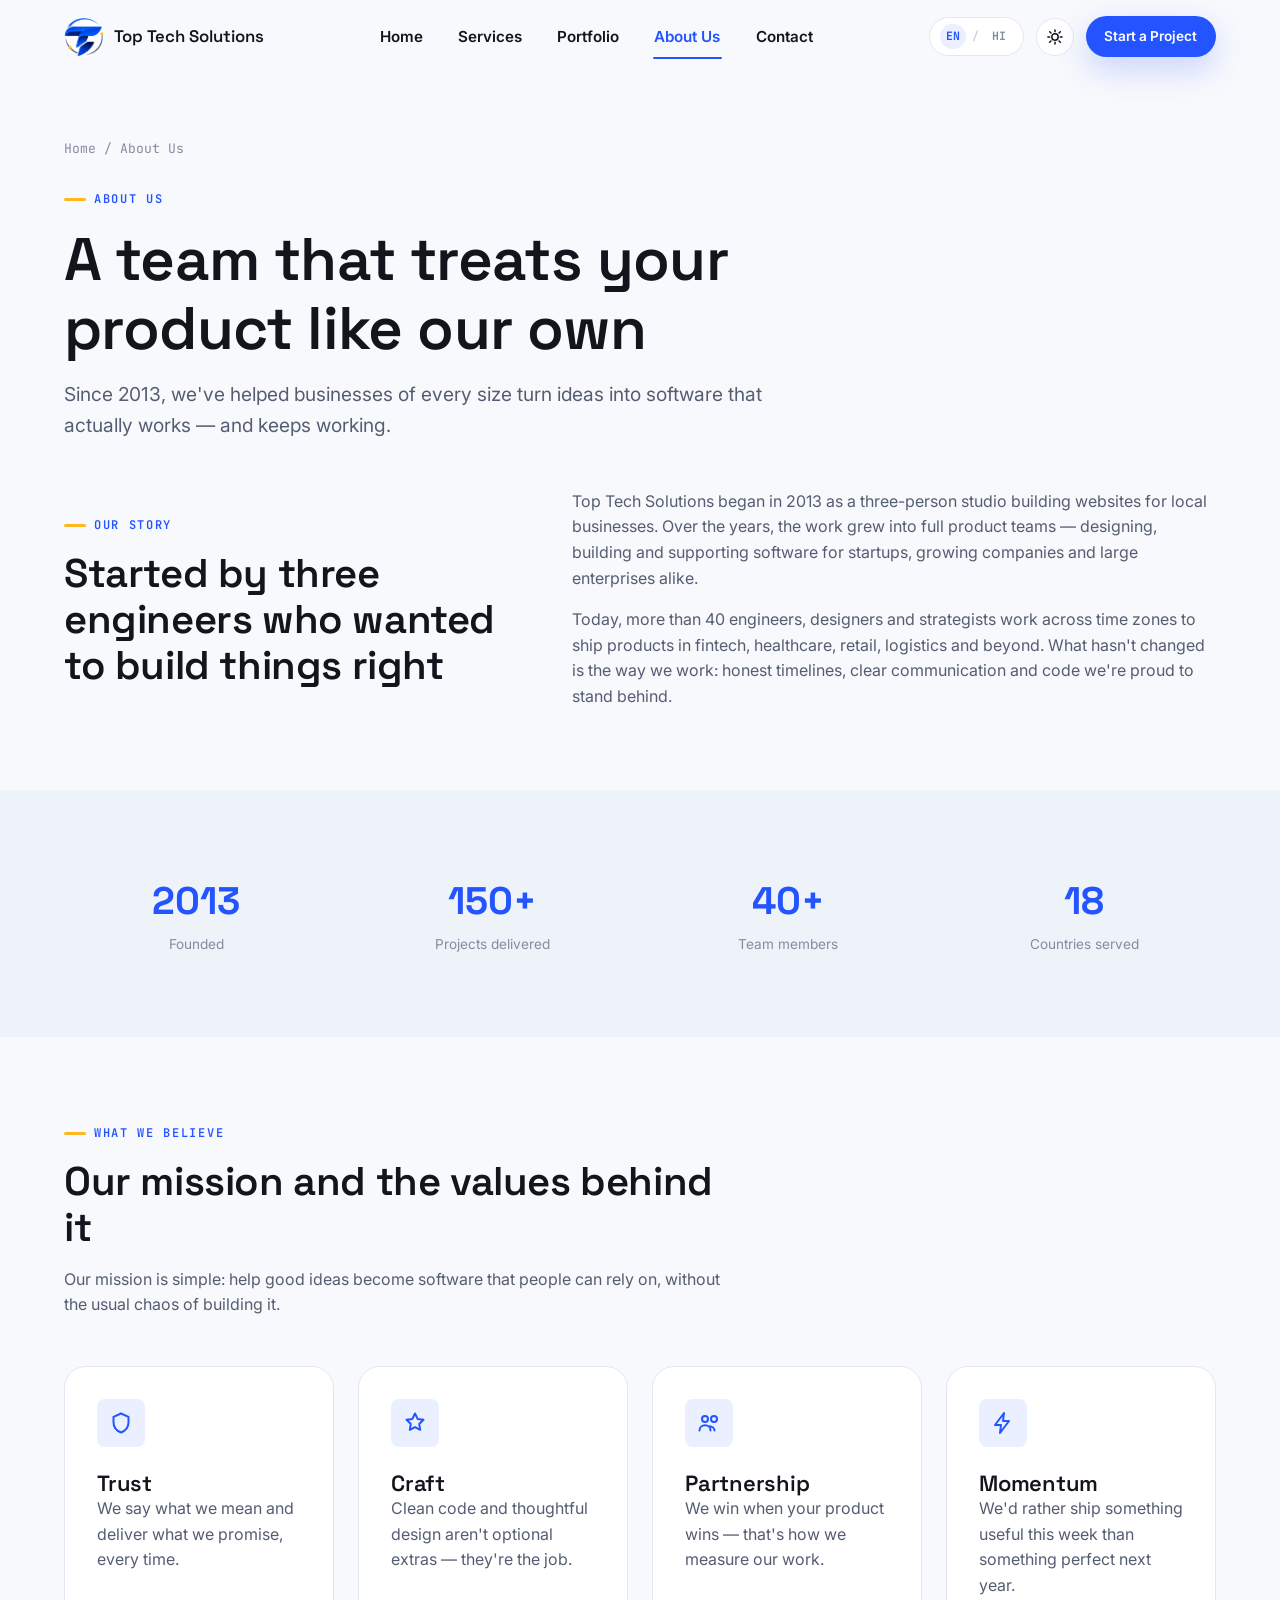
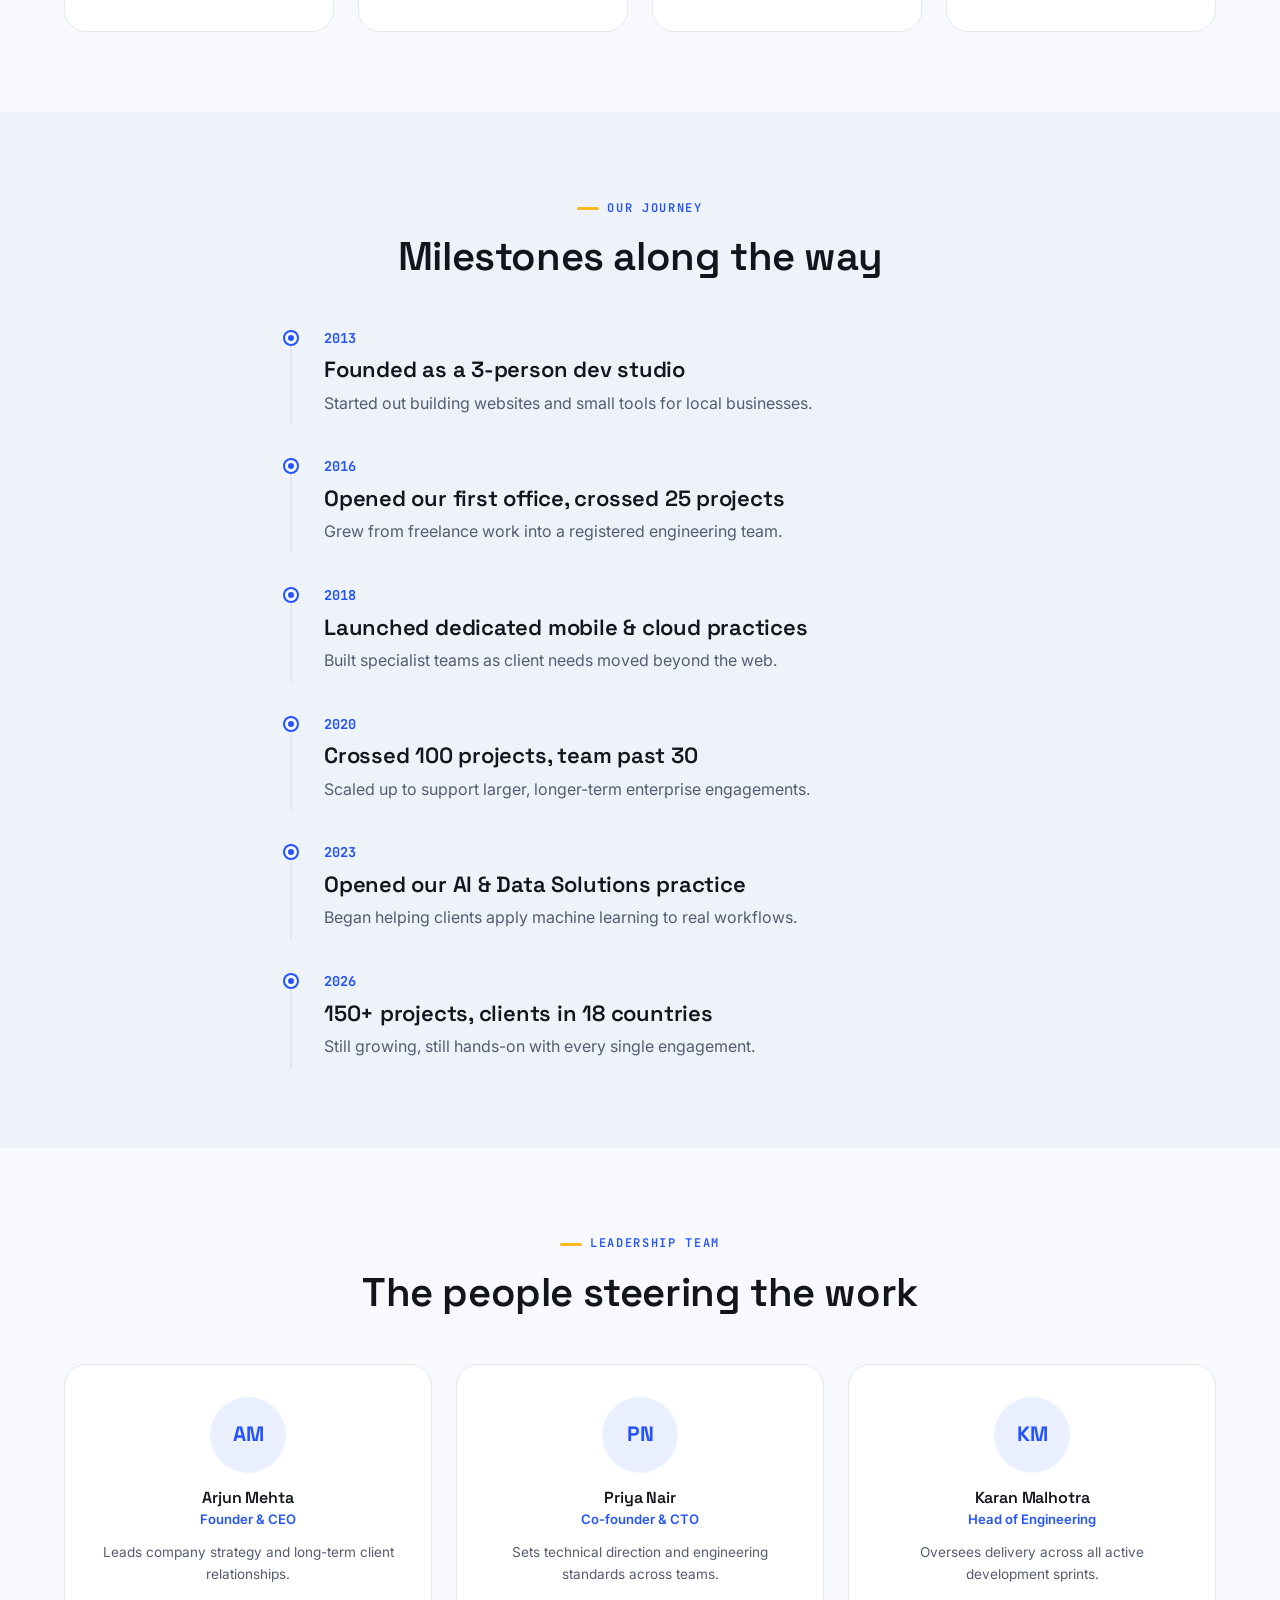
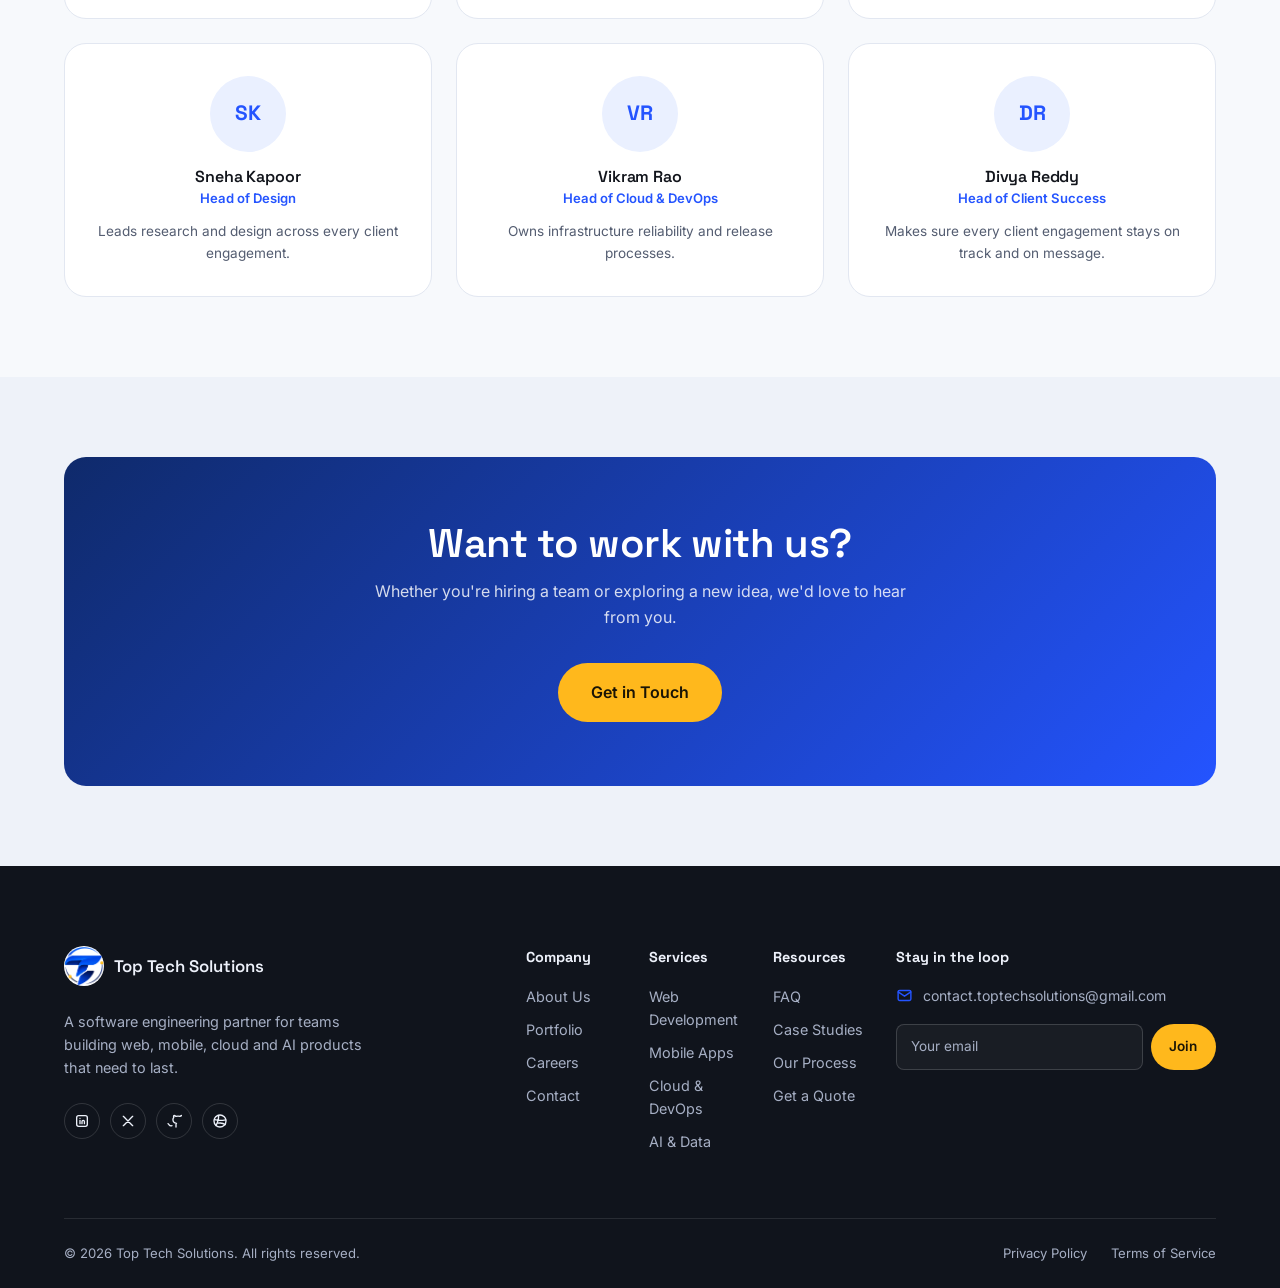
==== about.html @ b7e0d3ff "initial commit" ====
<!DOCTYPE html>
<html lang="en" data-theme="light">
<head>
<meta charset="UTF-8">
<script>(function(){try{if(localStorage.getItem('tts-theme')==='dark'){document.documentElement.setAttribute('data-theme','dark');}}catch(e){}})();</script>
<meta name="viewport" content="width=device-width, initial-scale=1.0">
<title>About Us — Top Tech Solutions</title>
<meta name="description" content="Meet the team and story behind Top Tech Solutions — a software engineering partner trusted by teams across 18 countries.">
<link rel="icon" type="image/png" sizes="32x32" href="assets/img/favicon-32.png">
<link rel="icon" type="image/png" sizes="48x48" href="assets/img/favicon-48.png">
<link rel="apple-touch-icon" href="assets/img/apple-touch-icon.png">
<meta name="theme-color" content="#2454FF">
<link rel="preconnect" href="https://fonts.googleapis.com">
<link rel="preconnect" href="https://fonts.gstatic.com" crossorigin>
<link href="https://fonts.googleapis.com/css2?family=Space+Grotesk:wght@500;600;700&family=Inter:wght@400;500;600;700&family=JetBrains+Mono:wght@600;700&family=Noto+Sans+Devanagari:wght@400;500;600;700&display=swap" rel="stylesheet">
<link rel="stylesheet" href="assets/css/styles.css?v=3">
</head>
<body>
<a href="#main" class="skip-link" data-en="Skip to content" data-hi="सीधे कंटेंट पर जाएं">Skip to content</a>

<header class="site-header" id="siteHeader">
  <div class="container header-inner">
    <div class="logo">
      <button type="button" class="logo-mark" id="logoZoom" aria-haspopup="dialog" aria-label="View the full logo" data-en-aria="View the full logo" data-hi-aria="पूरा लोगो देखें">
        <img src="assets/img/logo-emblem.png" alt="" width="40" height="40" decoding="async">
      </button>
      <a href="index.html" class="logo-text" data-en="Top Tech Solutions" data-hi="Top Tech Solutions">Top Tech Solutions</a>
    </div>
    <nav class="main-nav" id="mainNav" aria-label="Main">
      <ul class="nav-list">
        <li><a href="index.html" class="nav-link" data-en="Home" data-hi="होम">Home</a></li>
        <li><a href="services.html" class="nav-link" data-en="Services" data-hi="सर्विसेज़">Services</a></li>
        <li><a href="portfolio.html" class="nav-link" data-en="Portfolio" data-hi="पोर्टफोलियो">Portfolio</a></li>
        <li><a href="about.html" class="nav-link active" data-en="About Us" data-hi="हमारे बारे में">About Us</a></li>
        <li><a href="contact.html" class="nav-link" data-en="Contact" data-hi="संपर्क करें">Contact</a></li>
      </ul>
      <div class="nav-cta-mobile">
        <a href="contact.html" class="btn btn-primary btn-block" data-en="Start a Project" data-hi="प्रोजेक्ट शुरू करें">Start a Project</a>
      </div>
    </nav>
    <div class="header-actions">
      <button class="lang-toggle" id="langToggle" type="button" aria-label="Switch language / भाषा बदलें">
        <span class="lang-option lang-en active" data-lang="en">EN</span>
        <span class="lang-sep">/</span>
        <span class="lang-option lang-hi" data-lang="hi">HI</span>
      </button>
      <button class="theme-toggle" id="themeToggle" type="button" aria-label="Toggle dark mode" aria-pressed="false">
        <svg class="icon-sun" viewBox="0 0 24 24" fill="none" stroke="currentColor" stroke-width="2" stroke-linecap="round"><circle cx="12" cy="12" r="4.2"></circle><path d="M12 2.5v2.4M12 19v2.4M4.9 4.9l1.7 1.7M17.4 17.4l1.7 1.7M2.5 12h2.4M19 12h2.4M4.9 19l1.7-1.7M17.4 6.6l1.7-1.7"></path></svg>
        <svg class="icon-moon" viewBox="0 0 24 24" fill="none" stroke="currentColor" stroke-width="2" stroke-linecap="round" stroke-linejoin="round"><path d="M20 14.5A8.5 8.5 0 1 1 9.5 4a6.8 6.8 0 0 0 10.5 10.5z"></path></svg>
      </button>
      <a href="contact.html" class="btn btn-primary btn-sm header-cta" data-en="Start a Project" data-hi="प्रोजेक्ट शुरू करें">Start a Project</a>
      <button class="menu-toggle" id="menuToggle" type="button" aria-label="Open menu" aria-expanded="false">
        <span></span><span></span><span></span>
      </button>
    </div>
  </div>
</header>

<!-- ============ LOGO LIGHTBOX ============ -->
<div class="logo-modal" id="logoModal" role="dialog" aria-modal="true" aria-labelledby="logoModalTitle" hidden>
  <div class="logo-modal-inner">
    <h2 class="sr-only" id="logoModalTitle" data-en="Top Tech Solutions logo" data-hi="Top Tech Solutions लोगो">Top Tech Solutions logo</h2>
    <button type="button" class="logo-modal-close" id="logoModalClose" aria-label="Close" data-en-aria="Close" data-hi-aria="बंद करें">
      <svg viewBox="0 0 24 24" fill="none" stroke="currentColor" stroke-width="2" stroke-linecap="round"><path d="M6 6l12 12M18 6L6 18"></path></svg>
    </button>
    <img src="assets/img/logo-master-yellow.png" alt="Top Tech Solutions full logo" width="1254" height="1254" decoding="async">
  </div>
</div>

<main id="main">
  <section class="page-hero">
    <div class="container">
      <div class="breadcrumb reveal">
        <a href="index.html" data-en="Home" data-hi="होम">Home</a>
        <span>/</span>
        <span data-en="About Us" data-hi="हमारे बारे में">About Us</span>
      </div>
      <span class="eyebrow reveal" data-en="About Us" data-hi="हमारे बारे में">About Us</span>
      <h1 class="reveal" data-en="A team that treats your product like our own" data-hi="एक टीम जो आपके प्रोडक्ट को अपना समझकर काम करती है">A team that treats your product like our own</h1>
      <p class="lead reveal" data-en="Since 2013, we've helped businesses of every size turn ideas into software that actually works — and keeps working." data-hi="2013 से हम हर आकार की कंपनियों को उनके आइडिया को ऐसे सॉफ्टवेयर में बदलने में मदद कर रहे हैं, जो सच में काम करे — और आगे भी काम करता रहे।">Since 2013, we've helped businesses of every size turn ideas into software that actually works — and keeps working.</p>
    </div>
  </section>

  <!-- STORY -->
  <section class="section" style="padding-top:0">
    <div class="container why-grid">
      <div class="reveal">
        <span class="eyebrow" data-en="Our Story" data-hi="हमारी कहानी">Our Story</span>
        <h2 data-en="Started by three engineers who wanted to build things right" data-hi="तीन इंजीनियरों की शुरुआत, जो चीज़ें सही तरीके से बनाना चाहते थे">Started by three engineers who wanted to build things right</h2>
      </div>
      <div class="reveal">
        <p data-en="Top Tech Solutions began in 2013 as a three-person studio building websites for local businesses. Over the years, the work grew into full product teams — designing, building and supporting software for startups, growing companies and large enterprises alike." data-hi="Top Tech Solutions की शुरुआत 2013 में तीन लोगों की एक छोटी टीम से हुई, जो लोकल बिज़नेस के लिए वेबसाइट बनाती थी। धीरे-धीरे यह काम पूरी प्रोडक्ट टीमों में बदल गया — जो स्टार्टअप्स, बढ़ती कंपनियों और बड़ी एंटरप्राइज़ के लिए सॉफ्टवेयर डिज़ाइन, तैयार और मेंटेन करती हैं।">Top Tech Solutions began in 2013 as a three-person studio building websites for local businesses. Over the years, the work grew into full product teams — designing, building and supporting software for startups, growing companies and large enterprises alike.</p>
        <p style="margin-top:16px" data-en="Today, more than 40 engineers, designers and strategists work across time zones to ship products in fintech, healthcare, retail, logistics and beyond. What hasn't changed is the way we work: honest timelines, clear communication and code we're proud to stand behind." data-hi="आज, 40 से ज़्यादा इंजीनियर, डिज़ाइनर और स्ट्रैटेजिस्ट अलग-अलग टाइम ज़ोन में मिलकर फिनटेक, हेल्थकेयर, रिटेल, लॉजिस्टिक्स और कई और क्षेत्रों में प्रोडक्ट बनाते हैं। जो नहीं बदला, वो है हमारा काम करने का तरीका — सही टाइमलाइन, साफ बातचीत, और ऐसा कोड जिस पर हमें भरोसा हो।">Today, more than 40 engineers, designers and strategists work across time zones to ship products in fintech, healthcare, retail, logistics and beyond. What hasn't changed is the way we work: honest timelines, clear communication and code we're proud to stand behind.</p>
      </div>
    </div>
  </section>

  <!-- STATS -->
  <section class="section section-alt">
    <div class="container">
      <div class="stat-strip reveal">
        <div><span class="num">2013</span><span class="label" data-en="Founded" data-hi="स्थापना">Founded</span></div>
        <div><span class="num">150+</span><span class="label" data-en="Projects delivered" data-hi="पूरे किए प्रोजेक्ट">Projects delivered</span></div>
        <div><span class="num">40+</span><span class="label" data-en="Team members" data-hi="टीम के सदस्य">Team members</span></div>
        <div><span class="num">18</span><span class="label" data-en="Countries served" data-hi="देशों में सेवा">Countries served</span></div>
      </div>
    </div>
  </section>

  <!-- MISSION / VALUES -->
  <section class="section">
    <div class="container">
      <div class="section-head reveal">
        <span class="eyebrow" data-en="What We Believe" data-hi="हमारी सोच">What We Believe</span>
        <h2 data-en="Our mission and the values behind it" data-hi="हमारा मकसद और उसके पीछे की सोच">Our mission and the values behind it</h2>
        <p data-en="Our mission is simple: help good ideas become software that people can rely on, without the usual chaos of building it." data-hi="हमारा मकसद आसान है: अच्छे आइडिया को ऐसे सॉफ्टवेयर में बदलना जिस पर लोग भरोसा कर सकें, और वो भी बिना उस आम उलझन के जो आमतौर पर सॉफ्टवेयर बनाने में होती है।">Our mission is simple: help good ideas become software that people can rely on, without the usual chaos of building it.</p>
      </div>
      <div class="grid grid-4">
        <div class="card value-card reveal">
          <div class="icon-tile"><svg viewBox="0 0 24 24" fill="none" stroke="currentColor" stroke-width="2" stroke-linecap="round" stroke-linejoin="round"><path d="M12 2.5l7.5 3.4v5.4c0 5-3.2 8.6-7.5 10.2-4.3-1.6-7.5-5.2-7.5-10.2V5.9z"></path></svg></div>
          <h3 data-en="Trust" data-hi="भरोसा">Trust</h3>
          <p data-en="We say what we mean and deliver what we promise, every time." data-hi="हम जो कहते हैं वही करते हैं, और जो वादा करते हैं वो हर बार निभाते हैं।">We say what we mean and deliver what we promise, every time.</p>
        </div>
        <div class="card value-card reveal">
          <div class="icon-tile"><svg viewBox="0 0 24 24" fill="none" stroke="currentColor" stroke-width="2" stroke-linecap="round" stroke-linejoin="round"><path d="M12 2.5l2.6 5.4 5.9.85-4.3 4.2 1 5.9-5.2-2.8-5.2 2.8 1-5.9-4.3-4.2 5.9-.85z"></path></svg></div>
          <h3 data-en="Craft" data-hi="काम की गुणवत्ता">Craft</h3>
          <p data-en="Clean code and thoughtful design aren't optional extras — they're the job." data-hi="साफ कोड और सोच-समझकर बना डिज़ाइन कोई अतिरिक्त चीज़ नहीं, यही असली काम है।">Clean code and thoughtful design aren't optional extras — they're the job.</p>
        </div>
        <div class="card value-card reveal">
          <div class="icon-tile"><svg viewBox="0 0 24 24" fill="none" stroke="currentColor" stroke-width="2" stroke-linecap="round" stroke-linejoin="round"><circle cx="8" cy="8" r="3"></circle><circle cx="17" cy="8" r="3"></circle><path d="M2.5 19.5c0-3 2.5-5.2 5.5-5.2s5.5 2.2 5.5 5.2M13 15.2c2.5.4 4.5 2.3 4.5 4.3"></path></svg></div>
          <h3 data-en="Partnership" data-hi="साथ मिलकर काम">Partnership</h3>
          <p data-en="We win when your product wins — that's how we measure our work." data-hi="जब आपका प्रोडक्ट सफल होता है, तभी हम अपना काम सफल मानते हैं।">We win when your product wins — that's how we measure our work.</p>
        </div>
        <div class="card value-card reveal">
          <div class="icon-tile"><svg viewBox="0 0 24 24" fill="none" stroke="currentColor" stroke-width="2" stroke-linecap="round" stroke-linejoin="round"><path d="M13 2 4 14h6l-1 8 9-12h-6z"></path></svg></div>
          <h3 data-en="Momentum" data-hi="रफ्तार">Momentum</h3>
          <p data-en="We'd rather ship something useful this week than something perfect next year." data-hi="हम अगले साल कुछ 'परफेक्ट' बनाने से बेहतर, इसी हफ्ते कुछ काम की चीज़ बनाना पसंद करते हैं।">We'd rather ship something useful this week than something perfect next year.</p>
        </div>
      </div>
    </div>
  </section>

  <!-- TIMELINE -->
  <section class="section section-alt">
    <div class="container">
      <div class="section-head center reveal">
        <span class="eyebrow" data-en="Our Journey" data-hi="हमारा सफर">Our Journey</span>
        <h2 data-en="Milestones along the way" data-hi="रास्ते में आए अहम पड़ाव">Milestones along the way</h2>
      </div>
      <div class="timeline reveal" style="max-width:700px;margin-inline:auto">
        <div class="timeline-item">
          <span class="timeline-year">2013</span>
          <h3 data-en="Founded as a 3-person dev studio" data-hi="3 लोगों की डेव स्टूडियो के रूप में शुरुआत">Founded as a 3-person dev studio</h3>
          <p data-en="Started out building websites and small tools for local businesses." data-hi="लोकल बिज़नेस के लिए वेबसाइट और छोटे टूल्स बनाकर शुरुआत की।">Started out building websites and small tools for local businesses.</p>
        </div>
        <div class="timeline-item">
          <span class="timeline-year">2016</span>
          <h3 data-en="Opened our first office, crossed 25 projects" data-hi="पहला ऑफिस खोला, 25 प्रोजेक्ट पार किए">Opened our first office, crossed 25 projects</h3>
          <p data-en="Grew from freelance work into a registered engineering team." data-hi="फ्रीलांस काम से बढ़कर एक रजिस्टर्ड इंजीनियरिंग टीम बनी।">Grew from freelance work into a registered engineering team.</p>
        </div>
        <div class="timeline-item">
          <span class="timeline-year">2018</span>
          <h3 data-en="Launched dedicated mobile &amp; cloud practices" data-hi="मोबाइल और क्लाउड की अलग टीमें बनाईं">Launched dedicated mobile &amp; cloud practices</h3>
          <p data-en="Built specialist teams as client needs moved beyond the web." data-hi="जैसे-जैसे क्लाइंट्स की ज़रूरतें वेब से आगे बढ़ीं, हमने खास टीमें बनाईं।">Built specialist teams as client needs moved beyond the web.</p>
        </div>
        <div class="timeline-item">
          <span class="timeline-year">2020</span>
          <h3 data-en="Crossed 100 projects, team past 30" data-hi="100 प्रोजेक्ट पार किए, टीम 30 से ज़्यादा">Crossed 100 projects, team past 30</h3>
          <p data-en="Scaled up to support larger, longer-term enterprise engagements." data-hi="बड़े और लंबे समय के एंटरप्राइज़ प्रोजेक्ट्स संभालने के लिए टीम बड़ी की।">Scaled up to support larger, longer-term enterprise engagements.</p>
        </div>
        <div class="timeline-item">
          <span class="timeline-year">2023</span>
          <h3 data-en="Opened our AI &amp; Data Solutions practice" data-hi="AI और डेटा सॉल्यूशंस की टीम शुरू की">Opened our AI &amp; Data Solutions practice</h3>
          <p data-en="Began helping clients apply machine learning to real workflows." data-hi="क्लाइंट्स को उनके असली काम में मशीन लर्निंग लगाने में मदद करना शुरू किया।">Began helping clients apply machine learning to real workflows.</p>
        </div>
        <div class="timeline-item">
          <span class="timeline-year">2026</span>
          <h3 data-en="150+ projects, clients in 18 countries" data-hi="150+ प्रोजेक्ट, 18 देशों में क्लाइंट्स">150+ projects, clients in 18 countries</h3>
          <p data-en="Still growing, still hands-on with every single engagement." data-hi="अभी भी बढ़ रहे हैं, और हर प्रोजेक्ट में उतनी ही मेहनत से जुड़े हैं।">Still growing, still hands-on with every single engagement.</p>
        </div>
      </div>
    </div>
  </section>

  <!-- TEAM -->
  <section class="section">
    <div class="container">
      <div class="section-head center reveal">
        <span class="eyebrow" data-en="Leadership Team" data-hi="लीडरशिप टीम">Leadership Team</span>
        <h2 data-en="The people steering the work" data-hi="जो लोग इस काम को आगे ले जाते हैं">The people steering the work</h2>
      </div>
      <div class="grid grid-3">
        <div class="card team-card reveal">
          <div class="team-avatar">AM</div>
          <h3>Arjun Mehta</h3>
          <div class="team-role" data-en="Founder &amp; CEO" data-hi="फाउंडर और CEO">Founder &amp; CEO</div>
          <p class="bio" data-en="Leads company strategy and long-term client relationships." data-hi="कंपनी की रणनीति और लंबे समय के क्लाइंट रिश्तों को संभालते हैं।">Leads company strategy and long-term client relationships.</p>
        </div>
        <div class="card team-card reveal">
          <div class="team-avatar">PN</div>
          <h3>Priya Nair</h3>
          <div class="team-role" data-en="Co-founder &amp; CTO" data-hi="को-फाउंडर और CTO">Co-founder &amp; CTO</div>
          <p class="bio" data-en="Sets technical direction and engineering standards across teams." data-hi="टीमों में टेक्निकल दिशा और इंजीनियरिंग स्टैंडर्ड तय करती हैं।">Sets technical direction and engineering standards across teams.</p>
        </div>
        <div class="card team-card reveal">
          <div class="team-avatar">KM</div>
          <h3>Karan Malhotra</h3>
          <div class="team-role" data-en="Head of Engineering" data-hi="हेड ऑफ इंजीनियरिंग">Head of Engineering</div>
          <p class="bio" data-en="Oversees delivery across all active development sprints." data-hi="सभी चल रहे डेवलपमेंट स्प्रिंट्स की डिलीवरी देखते हैं।">Oversees delivery across all active development sprints.</p>
        </div>
        <div class="card team-card reveal">
          <div class="team-avatar">SK</div>
          <h3>Sneha Kapoor</h3>
          <div class="team-role" data-en="Head of Design" data-hi="हेड ऑफ डिज़ाइन">Head of Design</div>
          <p class="bio" data-en="Leads research and design across every client engagement." data-hi="हर क्लाइंट प्रोजेक्ट में रिसर्च और डिज़ाइन का काम संभालती हैं।">Leads research and design across every client engagement.</p>
        </div>
        <div class="card team-card reveal">
          <div class="team-avatar">VR</div>
          <h3>Vikram Rao</h3>
          <div class="team-role" data-en="Head of Cloud &amp; DevOps" data-hi="हेड ऑफ क्लाउड और डेवऑप्स">Head of Cloud &amp; DevOps</div>
          <p class="bio" data-en="Owns infrastructure reliability and release processes." data-hi="इंफ्रास्ट्रक्चर की भरोसेमंदी और रिलीज़ प्रोसेस संभालते हैं।">Owns infrastructure reliability and release processes.</p>
        </div>
        <div class="card team-card reveal">
          <div class="team-avatar">DR</div>
          <h3>Divya Reddy</h3>
          <div class="team-role" data-en="Head of Client Success" data-hi="हेड ऑफ क्लाइंट सक्सेस">Head of Client Success</div>
          <p class="bio" data-en="Makes sure every client engagement stays on track and on message." data-hi="हर क्लाइंट प्रोजेक्ट को सही रास्ते पर बनाए रखती हैं।">Makes sure every client engagement stays on track and on message.</p>
        </div>
      </div>
    </div>
  </section>

  <section class="section section-alt">
    <div class="container">
      <div class="cta-banner reveal">
        <h2 data-en="Want to work with us?" data-hi="हमारे साथ काम करना चाहते हैं?">Want to work with us?</h2>
        <p data-en="Whether you're hiring a team or exploring a new idea, we'd love to hear from you." data-hi="चाहे आपको टीम चाहिए या कोई नया आइडिया आज़माना हो, हमें आपसे सुनकर खुशी होगी।">Whether you're hiring a team or exploring a new idea, we'd love to hear from you.</p>
        <div class="cta-actions">
          <a href="contact.html" class="btn btn-primary btn-lg" data-en="Get in Touch" data-hi="संपर्क करें">Get in Touch</a>
        </div>
      </div>
    </div>
  </section>
</main>

<footer class="site-footer">
  <div class="container">
    <div class="footer-top">
      <div class="footer-brand">
        <a href="index.html" class="logo">
          <span class="logo-mark"><img src="assets/img/logo-emblem.png" alt="" width="40" height="40" decoding="async"></span>
          <span class="logo-text" data-en="Top Tech Solutions" data-hi="Top Tech Solutions">Top Tech Solutions</span>
        </a>
        <p data-en="A software engineering partner for teams building web, mobile, cloud and AI products that need to last." data-hi="वेब, मोबाइल, क्लाउड और AI प्रोडक्ट बनाने वाली टीमों के लिए एक भरोसेमंद सॉफ्टवेयर पार्टनर।">A software engineering partner for teams building web, mobile, cloud and AI products that need to last.</p>
        <div class="social-row">
          <a href="#" aria-label="LinkedIn" data-en-aria="LinkedIn" data-hi-aria="लिंक्डइन"><svg viewBox="0 0 24 24" fill="none" stroke="currentColor" stroke-width="2" stroke-linecap="round" stroke-linejoin="round"><rect x="4" y="4" width="16" height="16" rx="3"></rect><path d="M9 11v5M9 8v.01M12 16v-3.2a1.8 1.8 0 0 1 3.6 0V16"></path></svg></a>
          <a href="#" aria-label="X (Twitter)" data-en-aria="X (Twitter)" data-hi-aria="X (ट्विटर)"><svg viewBox="0 0 24 24" fill="none" stroke="currentColor" stroke-width="2" stroke-linecap="round" stroke-linejoin="round"><path d="M5 5l14 14M19 5L5 19"></path></svg></a>
          <a href="#" aria-label="GitHub" data-en-aria="GitHub" data-hi-aria="गिटहब"><svg viewBox="0 0 24 24" fill="none" stroke="currentColor" stroke-width="2" stroke-linecap="round" stroke-linejoin="round"><path d="M9 19c-4.3 1.4-4.3-2.5-6-3m12 5v-3.4c0-1 .3-1.6.7-2-2.6-.3-5.3-1.3-5.3-5.7a4.5 4.5 0 0 1 1.2-3.1 4.2 4.2 0 0 1 .1-3s1-.3 3.3 1.2a11.3 11.3 0 0 1 6 0C23.3 3.5 24.3 3.8 24.3 3.8"></path></svg></a>
          <a href="#" aria-label="Dribbble" data-en-aria="Dribbble" data-hi-aria="ड्रिबल"><svg viewBox="0 0 24 24" fill="none" stroke="currentColor" stroke-width="2" stroke-linecap="round" stroke-linejoin="round"><circle cx="12" cy="12" r="9"></circle><path d="M4 10c4 1.2 12 1.2 16.5.3M6 19c2-4 4-9.5 4-15.5M20 17.5c-2.6-2-6.4-3-11-2.2"></path></svg></a>
        </div>
      </div>
      <div class="footer-cols">
        <div>
          <div class="footer-col-title" data-en="Company" data-hi="कंपनी">Company</div>
          <div class="footer-links">
            <a href="about.html" data-en="About Us" data-hi="हमारे बारे में">About Us</a>
            <a href="portfolio.html" data-en="Portfolio" data-hi="पोर्टफोलियो">Portfolio</a>
            <a href="contact.html" data-en="Careers" data-hi="करियर">Careers</a>
            <a href="contact.html" data-en="Contact" data-hi="संपर्क करें">Contact</a>
          </div>
        </div>
        <div>
          <div class="footer-col-title" data-en="Services" data-hi="सर्विसेज़">Services</div>
          <div class="footer-links">
            <a href="services.html#web" data-en="Web Development" data-hi="वेब डेवलपमेंट">Web Development</a>
            <a href="services.html#mobile" data-en="Mobile Apps" data-hi="मोबाइल ऐप्स">Mobile Apps</a>
            <a href="services.html#cloud" data-en="Cloud &amp; DevOps" data-hi="क्लाउड और डेवऑप्स">Cloud &amp; DevOps</a>
            <a href="services.html#ai" data-en="AI &amp; Data" data-hi="AI और डेटा">AI &amp; Data</a>
          </div>
        </div>
        <div>
          <div class="footer-col-title" data-en="Resources" data-hi="संसाधन">Resources</div>
          <div class="footer-links">
            <a href="index.html#faq" data-en="FAQ" data-hi="सवाल-जवाब">FAQ</a>
            <a href="portfolio.html" data-en="Case Studies" data-hi="केस स्टडी">Case Studies</a>
            <a href="index.html#process" data-en="Our Process" data-hi="हमारा तरीका">Our Process</a>
            <a href="contact.html" data-en="Get a Quote" data-hi="कोटेशन लें">Get a Quote</a>
          </div>
        </div>
        <div>
          <div class="footer-col-title" data-en="Stay in the loop" data-hi="जुड़े रहें">Stay in the loop</div>
          <div class="footer-contact-item">
            <svg viewBox="0 0 24 24" fill="none" stroke="currentColor" stroke-width="2" stroke-linecap="round" stroke-linejoin="round"><rect x="3" y="5" width="18" height="14" rx="2"></rect><path d="M3 7l9 6 9-6"></path></svg>
            <span>contact.toptechsolutions@gmail.com</span>
          </div>
          <form class="newsletter-form">
            <label class="sr-only" for="footerEmail" data-en="Email address" data-hi="ईमेल पता">Email address</label>
            <input id="footerEmail" type="email" required data-en-placeholder="Your email" data-hi-placeholder="आपका ईमेल" placeholder="Your email">
            <button type="submit" class="btn btn-primary btn-sm" data-en="Join" data-hi="जुड़ें">Join</button>
          </form>
        </div>
      </div>
    </div>
    <div class="footer-bottom">
      <span>&copy; <span class="current-year">2026</span> <span data-en="Top Tech Solutions. All rights reserved." data-hi="Top Tech Solutions। सभी अधिकार सुरक्षित।">Top Tech Solutions. All rights reserved.</span></span>
      <div class="footer-bottom-links">
        <a href="#" data-en="Privacy Policy" data-hi="प्राइवेसी पॉलिसी">Privacy Policy</a>
        <a href="#" data-en="Terms of Service" data-hi="सेवा शर्तें">Terms of Service</a>
      </div>
    </div>
  </div>
</footer>

<script src="assets/js/main.js?v=3"></script>
</body>
</html>
---- assets/css/styles.css ----
/* =========================================================================
   TOP TECH SOLUTIONS — Design System
   Palette: Ink / Cobalt Blue / Paper White  |  Mobile-first, light + dark
   ========================================================================= */

/* ---------- Reset ---------- */
*, *::before, *::after { box-sizing: border-box; }
html, body, h1, h2, h3, h4, p, figure, blockquote, dl, dd, ul, ol { margin: 0; }
ul[class], ol[class] { list-style: none; padding: 0; }
img, picture, svg { display: block; max-width: 100%; }
input, button, textarea, select { font: inherit; color: inherit; }
button { cursor: pointer; }
a { color: inherit; text-decoration: none; }
html { -webkit-text-size-adjust: 100%; }

@media (prefers-reduced-motion: reduce) {
  *, *::before, *::after {
    animation-duration: 0.001ms !important;
    animation-iteration-count: 1 !important;
    transition-duration: 0.001ms !important;
    scroll-behavior: auto !important;
  }
}

/* ---------- Design tokens ---------- */
:root {
  /* Brand core */
  --blue-900: #0B1E52;
  --blue-700: #0F2A6B;
  --blue-600: #1B41D6;
  --blue-500: #2454FF;
  --blue-400: #4C7DFF;
  --blue-100: #EAF0FF;

  /* Accent — sampled from the logo's node dots */
  --yellow-600: #E09400;
  --yellow-500: #FFB81C;
  --yellow-400: #FFCA32;
  --yellow-100: #FFF4DC;

  /* Light theme */
  --color-bg: #F7F9FC;
  --color-bg-alt: #EEF2F9;
  --color-bg-inverse: #10141C;
  --color-surface: #FFFFFF;
  --color-surface-raised: #FFFFFF;
  --color-border: #E2E7F1;
  --color-border-strong: #CBD3E3;
  --color-text: #12151C;
  --color-text-secondary: #545D71;
  --color-text-muted: #848CA0;
  --color-text-on-primary: #FFFFFF;
  --color-text-on-dark: #EDF1FA;
  --color-text-on-dark-secondary: #A6AFC4;
  --color-primary: var(--blue-500);
  --color-primary-hover: var(--blue-600);
  --color-primary-tint: var(--blue-100);
  --color-accent-navy: var(--blue-700);
  --color-accent: var(--yellow-500);
  --color-accent-hover: var(--yellow-600);
  --color-accent-tint: var(--yellow-100);
  --color-on-accent: #1A1405;
  --color-success: #1D9A6C;
  --color-danger: #E24C4C;
  --shadow-sm: 0 1px 2px rgba(16, 24, 48, 0.06);
  --shadow-md: 0 6px 16px rgba(16, 24, 48, 0.08);
  --shadow-lg: 0 20px 48px rgba(16, 24, 48, 0.12);
  --shadow-glow: 0 12px 32px rgba(36, 84, 255, 0.22);
  --header-bg: rgba(247, 249, 252, 0.82);

  /* Type */
  --font-display: 'Space Grotesk', 'Noto Sans Devanagari', sans-serif;
  --font-body: 'Inter', 'Noto Sans Devanagari', sans-serif;
  --font-mono: 'JetBrains Mono', ui-monospace, monospace;

  /* Spacing scale */
  --space-1: 0.25rem;
  --space-2: 0.5rem;
  --space-3: 0.75rem;
  --space-4: 1rem;
  --space-5: 1.5rem;
  --space-6: 2rem;
  --space-7: 2.5rem;
  --space-8: 3rem;
  --space-9: 4rem;
  --space-10: 5rem;
  --space-11: 6rem;
  --space-12: 8rem;

  --radius-sm: 8px;
  --radius-md: 14px;
  --radius-lg: 22px;
  --radius-full: 999px;

  --container-w: 1216px;
  --transition: 220ms cubic-bezier(.4,0,.2,1);
}

[data-theme="dark"] {
  --color-bg: #0A0D13;
  --color-bg-alt: #0E121A;
  --color-bg-inverse: #F7F9FC;
  --color-surface: #141924;
  --color-surface-raised: #1A2130;
  --color-border: #262E3F;
  --color-border-strong: #333D53;
  --color-text: #EEF1F8;
  --color-text-secondary: #A6AFC4;
  --color-text-muted: #747E96;
  --color-text-on-primary: #FFFFFF;
  --color-text-on-dark: #10141C;
  --color-text-on-dark-secondary: #545D71;
  --color-primary: var(--blue-400);
  --color-primary-hover: #6E97FF;
  --color-primary-tint: #172244;
  --color-accent-navy: #9FB8FF;
  --color-accent: var(--yellow-400);
  --color-accent-hover: #FFD75C;
  --color-accent-tint: #2B2109;
  --shadow-sm: 0 1px 2px rgba(0, 0, 0, 0.3);
  --shadow-md: 0 8px 20px rgba(0, 0, 0, 0.35);
  --shadow-lg: 0 24px 56px rgba(0, 0, 0, 0.45);
  --shadow-glow: 0 16px 40px rgba(76, 125, 255, 0.28);
  --header-bg: rgba(10, 13, 19, 0.78);
}

/* ---------- Base ---------- */
html { scroll-behavior: smooth; }
body {
  background: var(--color-bg);
  color: var(--color-text);
  font-family: var(--font-body);
  font-size: 16px;
  line-height: 1.6;
  transition: background var(--transition), color var(--transition);
  overflow-x: hidden;
}
body.lang-hi { font-family: 'Noto Sans Devanagari', var(--font-body); }
body.lang-hi h1, body.lang-hi h2, body.lang-hi h3, body.lang-hi .eyebrow, body.lang-hi .logo-text {
  font-family: 'Noto Sans Devanagari', var(--font-display);
}

h1, h2, h3, h4 { font-family: var(--font-display); color: var(--color-text); line-height: 1.15; letter-spacing: -0.01em; }
h1 { font-size: clamp(2.25rem, 5.5vw, 3.75rem); font-weight: 600; }
h2 { font-size: clamp(1.75rem, 3.6vw, 2.5rem); font-weight: 600; }
h3 { font-size: clamp(1.15rem, 2vw, 1.375rem); font-weight: 600; }
h4 { font-size: 1.05rem; font-weight: 600; }
p { color: var(--color-text-secondary); }
.lead { font-size: clamp(1.05rem, 1.6vw, 1.2rem); color: var(--color-text-secondary); }

.container { width: 100%; max-width: var(--container-w); margin-inline: auto; padding-inline: var(--space-5); }
@media (min-width: 768px) { .container { padding-inline: var(--space-6); } }

section { position: relative; }
.section { padding-block: var(--space-10); }
.section-alt { background: var(--color-bg-alt); }
.section-head { max-width: 680px; margin-bottom: var(--space-8); }
.section-head.center { margin-inline: auto; text-align: center; }
.section-head p { margin-top: var(--space-4); }

.eyebrow {
  display: inline-flex; align-items: center; gap: var(--space-2);
  font-family: var(--font-mono); font-size: 0.75rem; letter-spacing: 0.14em; text-transform: uppercase;
  color: var(--color-primary); font-weight: 600; margin-bottom: var(--space-4);
}
.eyebrow::before { content: ''; width: 22px; height: 3px; border-radius: 2px; background: var(--color-accent); display: inline-block; }

.text-accent { color: var(--color-primary); }
.text-muted { color: var(--color-text-muted); }
.center { text-align: center; }
.sr-only { position: absolute; width: 1px; height: 1px; padding: 0; margin: -1px; overflow: hidden; clip: rect(0,0,0,0); white-space: nowrap; border: 0; }
.skip-link { position: absolute; top: -48px; left: var(--space-4); background: var(--color-primary); color: #fff; padding: 10px 16px; border-radius: var(--radius-sm); z-index: 999; transition: top var(--transition); }
.skip-link:focus { top: var(--space-4); }

:focus-visible { outline: 2px solid var(--color-primary); outline-offset: 3px; border-radius: 4px; }
::selection { background: var(--color-accent); color: var(--color-on-accent); }

/* ---------- Buttons ---------- */
.btn {
  display: inline-flex; align-items: center; justify-content: center; gap: 8px;
  font-family: var(--font-body); font-weight: 600; font-size: 0.95rem;
  padding: 0.85rem 1.6rem; border-radius: var(--radius-full);
  border: 1px solid transparent; cursor: pointer; white-space: nowrap;
  transition: transform var(--transition), box-shadow var(--transition), background var(--transition), border-color var(--transition), color var(--transition);
}
.btn:active { transform: translateY(1px) scale(0.99); }
.btn-primary { background: var(--color-primary); color: var(--color-text-on-primary); box-shadow: var(--shadow-glow); }
.btn-primary:hover { background: var(--color-primary-hover); transform: translateY(-2px); box-shadow: var(--shadow-lg); }
.btn-secondary { background: transparent; color: var(--color-text); border-color: var(--color-border-strong); }
.btn-secondary:hover { border-color: var(--color-primary); color: var(--color-primary); transform: translateY(-2px); }
.btn-accent { background: var(--color-accent); color: var(--color-on-accent); box-shadow: 0 12px 32px rgba(255, 184, 28, 0.26); }
.btn-accent:hover { background: var(--color-accent-hover); transform: translateY(-2px); box-shadow: var(--shadow-lg); }
.btn-ghost { background: transparent; color: var(--color-primary); padding-inline: 0.4rem; }
.btn-ghost:hover { text-decoration: underline; }
.btn-sm { padding: 0.55rem 1.1rem; font-size: 0.85rem; }
.btn-lg { padding: 1rem 2rem; font-size: 1rem; }
.btn-block { width: 100%; }
.btn svg { width: 18px; height: 18px; flex-shrink: 0; }

/* ---------- Header ---------- */
.site-header {
  position: sticky; top: 0; z-index: 100;
  border-bottom: 1px solid transparent; transition: border-color var(--transition);
}
/* backdrop-filter lives on a ::before layer, not the header itself — putting it on
   .site-header directly would make the header a CSS containing block for its own
   position:fixed mobile nav, breaking the full-screen overlay on small screens. */
.site-header::before {
  content: ''; position: absolute; inset: 0; z-index: -1;
  background: var(--header-bg); backdrop-filter: blur(14px); -webkit-backdrop-filter: blur(14px);
  transition: background var(--transition);
}
.site-header.scrolled { border-color: var(--color-border); }
.header-inner { display: flex; align-items: center; justify-content: space-between; gap: var(--space-4); padding-block: 1rem; }

.logo { display: inline-flex; align-items: center; gap: 10px; flex-shrink: 0; }
.logo-mark {
  display: inline-flex; align-items: center; justify-content: center; flex-shrink: 0;
  width: 40px; height: 40px; border: 0; padding: 0; border-radius: 50%;
  background: #fff;
  transition: transform var(--transition), box-shadow var(--transition);
}
.logo-mark img { width: 100%; height: 100%; object-fit: contain; }
.logo:hover .logo-mark { transform: translateY(-1px); box-shadow: var(--shadow-glow); }

/* ---------- Logo lightbox ---------- */
.logo-modal {
  position: fixed; inset: 0; z-index: 1000; display: flex; align-items: center; justify-content: center;
  padding: var(--space-5); background: rgba(8, 12, 24, 0.72); animation: logoFade 180ms ease-out;
}
.logo-modal[hidden] { display: none; }
.logo-modal-inner {
  position: relative; background: #fff; border-radius: var(--radius-lg);
  padding: var(--space-4); box-shadow: var(--shadow-lg); max-width: min(560px, 92vw);
}
.logo-modal-inner img { width: 100%; height: auto; max-height: 76vh; object-fit: contain; border-radius: var(--radius-md); }
.logo-modal-close {
  position: absolute; top: 12px; right: 12px; width: 36px; height: 36px; border-radius: 50%;
  border: 1px solid var(--color-border-strong); background: #fff; color: var(--color-text);
  display: inline-flex; align-items: center; justify-content: center; transition: var(--transition);
}
.logo-modal-close:hover { border-color: var(--color-primary); color: var(--color-primary); }
.logo-modal-close svg { width: 17px; height: 17px; }
@keyframes logoFade { from { opacity: 0; } to { opacity: 1; } }
.logo-text { font-family: var(--font-display); font-weight: 600; font-size: 1.05rem; color: var(--color-text); }

.header-actions { display: flex; align-items: center; gap: var(--space-3); }
.header-cta { display: none; }

.lang-toggle {
  display: inline-flex; align-items: center; gap: 6px; background: var(--color-surface);
  border: 1px solid var(--color-border); border-radius: var(--radius-full); padding: 6px 10px;
  font-family: var(--font-mono); font-size: 0.72rem; font-weight: 700; letter-spacing: 0.04em;
}
.lang-option { padding: 3px 6px; border-radius: var(--radius-full); color: var(--color-text-muted); transition: var(--transition); }
.lang-option.active { background: var(--color-primary-tint); color: var(--color-primary); }
.lang-sep { color: var(--color-border-strong); }

.theme-toggle {
  display: inline-flex; align-items: center; justify-content: center;
  width: 38px; height: 38px; border-radius: 50%; border: 1px solid var(--color-border);
  background: var(--color-surface); color: var(--color-text); transition: var(--transition);
}
.theme-toggle:hover { border-color: var(--color-primary); color: var(--color-primary); }
.theme-toggle svg { width: 18px; height: 18px; }
.theme-toggle .icon-moon { display: none; }
[data-theme="dark"] .theme-toggle .icon-sun { display: none; }
[data-theme="dark"] .theme-toggle .icon-moon { display: block; }

.menu-toggle { display: inline-flex; flex-direction: column; justify-content: center; gap: 5px; width: 38px; height: 38px; background: transparent; border: none; }
.menu-toggle span { width: 20px; height: 2px; background: var(--color-text); margin-inline: auto; transition: var(--transition); border-radius: 2px; }
.menu-toggle[aria-expanded="true"] span:nth-child(1) { transform: translateY(7px) rotate(45deg); }
.menu-toggle[aria-expanded="true"] span:nth-child(2) { opacity: 0; }
.menu-toggle[aria-expanded="true"] span:nth-child(3) { transform: translateY(-7px) rotate(-45deg); }

.main-nav {
  position: fixed; inset: 72px 0 0 0; background: var(--color-bg);
  padding: var(--space-6) var(--space-5); overflow-y: auto;
  transform: translateY(-8px); opacity: 0; visibility: hidden;
  transition: opacity var(--transition), transform var(--transition), visibility var(--transition);
}
.main-nav.open { opacity: 1; transform: translateY(0); visibility: visible; }
.nav-list { display: flex; flex-direction: column; gap: var(--space-1); border-bottom: 1px solid var(--color-border); padding-bottom: var(--space-5); margin-bottom: var(--space-5); }
.nav-link { display: block; padding: 0.85rem 0.25rem; font-size: 1.15rem; font-weight: 600; color: var(--color-text); border-radius: var(--radius-sm); }
.nav-link.active { color: var(--color-primary); }
.nav-cta-mobile { display: block; }

@media (min-width: 1024px) {
  .header-cta { display: inline-flex; }
  .menu-toggle { display: none; }
  .main-nav {
    position: static; inset: auto; background: transparent; padding: 0; opacity: 1; visibility: visible; transform: none;
    display: flex; align-items: center; flex: 1; justify-content: center; overflow: visible;
  }
  .nav-list { flex-direction: row; align-items: center; gap: var(--space-6); border-bottom: none; padding-bottom: 0; margin-bottom: 0; }
  .nav-link { font-size: 0.95rem; padding: 0.4rem 0.1rem; position: relative; }
  .nav-link::after { content: ''; position: absolute; left: 0; right: 100%; bottom: -4px; height: 2px; background: var(--color-primary); transition: right var(--transition); border-radius: 2px; }
  .nav-link:hover::after, .nav-link.active::after { right: 0; }
  .nav-cta-mobile { display: none; }
}

/* ---------- Hero ---------- */
.hero { padding-block: var(--space-9) var(--space-10); overflow: hidden; }
.hero-grid { display: grid; gap: var(--space-8); align-items: center; }
.hero-copy { position: relative; z-index: 2; }
.hero h1 { margin-bottom: var(--space-5); }
.hero .lead { max-width: 46ch; margin-bottom: var(--space-6); }
.hero-actions { display: flex; flex-wrap: wrap; gap: var(--space-4); margin-bottom: var(--space-8); }
.hero-stats { display: grid; grid-template-columns: repeat(3, 1fr); gap: var(--space-5); border-top: 1px solid var(--color-border); padding-top: var(--space-6); }
.hero-stat .num { display: block; font-family: var(--font-display); font-size: clamp(1.4rem, 3vw, 1.9rem); font-weight: 700; color: var(--color-text); }
.hero-stat .label { font-size: 0.82rem; color: var(--color-text-muted); margin-top: 2px; }

.hero-visual { position: relative; min-height: 320px; z-index: 1; }
.hero-visual svg { width: 100%; height: auto; }
.node { fill: var(--color-primary); }
.node.d2, .node.d4 { fill: var(--color-accent); }
.node-outline { fill: none; stroke: var(--color-primary); stroke-width: 1.4; opacity: 0.5; }
.node-line { stroke: var(--color-border-strong); stroke-width: 1.2; }
.node-line-accent { stroke: var(--color-primary); stroke-width: 1.4; stroke-dasharray: 4 6; animation: dashmove 7s linear infinite; }
.node-pulse { animation: pulse 3.4s ease-in-out infinite; transform-origin: center; }
.node-pulse.d2 { animation-delay: .6s; }
.node-pulse.d3 { animation-delay: 1.2s; }
.node-pulse.d4 { animation-delay: 1.8s; }
.hero-card-float {
  position: absolute; background: var(--color-surface); border: 1px solid var(--color-border);
  border-radius: var(--radius-md); box-shadow: var(--shadow-lg); padding: 12px 16px;
  display: flex; align-items: center; gap: 10px; font-size: 0.8rem; font-weight: 600;
  animation: float 5s ease-in-out infinite;
}
.hero-card-float .dot { width: 9px; height: 9px; border-radius: 50%; background: var(--color-success); flex-shrink: 0; box-shadow: 0 0 0 4px rgba(29,154,108,0.16); }
.hero-card-1 { top: 6%; right: 4%; }
.hero-card-2 { bottom: 10%; left: 2%; animation-delay: 1.4s; }

@keyframes pulse { 0%, 100% { opacity: .55; transform: scale(1); } 50% { opacity: 1; transform: scale(1.35); } }
@keyframes dashmove { to { stroke-dashoffset: -100; } }
@keyframes float { 0%, 100% { transform: translateY(0); } 50% { transform: translateY(-10px); } }

@media (min-width: 900px) {
  .hero-grid { grid-template-columns: 1.05fr 0.95fr; }
}

/* ---------- Cards ---------- */
.card {
  background: var(--color-surface); border: 1px solid var(--color-border); border-radius: var(--radius-lg);
  padding: var(--space-6); transition: transform var(--transition), box-shadow var(--transition), border-color var(--transition);
}
.card:hover { transform: translateY(-4px); box-shadow: var(--shadow-md); border-color: var(--color-border-strong); }

.grid { display: grid; gap: var(--space-5); }
.grid-2 { grid-template-columns: repeat(1, 1fr); }
.grid-3 { grid-template-columns: repeat(1, 1fr); }
.grid-4 { grid-template-columns: repeat(1, 1fr); }
@media (min-width: 640px) { .grid-2, .grid-4 { grid-template-columns: repeat(2, 1fr); } }
@media (min-width: 900px) { .grid-3 { grid-template-columns: repeat(3, 1fr); } }
@media (min-width: 1024px) { .grid-4 { grid-template-columns: repeat(4, 1fr); } }

.icon-tile {
  display: inline-flex; align-items: center; justify-content: center; width: 48px; height: 48px;
  border-radius: var(--radius-sm); background: var(--color-primary-tint); color: var(--color-primary); margin-bottom: var(--space-5);
}
.icon-tile svg { width: 24px; height: 24px; }

.service-card h3 { margin-bottom: var(--space-2); }
.service-card p { margin-bottom: var(--space-4); font-size: 0.95rem; }
.card-link { display: inline-flex; align-items: center; gap: 6px; font-weight: 600; font-size: 0.9rem; color: var(--color-primary); }
.card-link svg { width: 15px; height: 15px; transition: transform var(--transition); }
.card-link:hover svg { transform: translateX(3px); }

/* ---------- Why choose us ---------- */
.why-grid { display: grid; gap: var(--space-6); }
@media (min-width: 900px) { .why-grid { grid-template-columns: 0.85fr 1.15fr; align-items: center; } }
.why-list { display: grid; gap: var(--space-4); margin-top: var(--space-6); }
.why-item { display: flex; gap: var(--space-4); padding: var(--space-5); background: var(--color-surface); border: 1px solid var(--color-border); border-radius: var(--radius-md); }
.why-item .icon-tile { margin-bottom: 0; flex-shrink: 0; }
.why-item h3 { font-size: 1rem; margin-bottom: 4px; }
.why-item p { font-size: 0.9rem; margin: 0; }

/* ---------- Process ---------- */
.process-list { display: grid; gap: var(--space-5); counter-reset: step; }
@media (min-width: 900px) { .process-list { grid-template-columns: repeat(3, 1fr); } }
.process-step { position: relative; padding: var(--space-6) var(--space-5) var(--space-5); background: var(--color-surface); border: 1px solid var(--color-border); border-radius: var(--radius-lg); }
.process-num { font-family: var(--font-mono); font-size: 0.8rem; font-weight: 700; color: var(--color-primary); letter-spacing: 0.06em; display: block; margin-bottom: var(--space-4); }
.process-step h3 { margin-bottom: var(--space-2); }
.process-step p { font-size: 0.9rem; margin: 0; }

/* ---------- Tech stack ---------- */
.tech-groups { display: grid; gap: var(--space-6); }
.tech-group-title { font-family: var(--font-mono); font-size: 0.78rem; letter-spacing: 0.08em; text-transform: uppercase; color: var(--color-text-muted); margin-bottom: var(--space-3); }
.tech-badges { display: flex; flex-wrap: wrap; gap: 10px; }
.tech-badge {
  display: inline-flex; align-items: center; gap: 8px; padding: 9px 15px; border-radius: var(--radius-full);
  background: var(--color-surface); border: 1px solid var(--color-border); font-size: 0.85rem; font-weight: 600;
  transition: var(--transition);
}
.tech-badge:hover { border-color: var(--color-primary); color: var(--color-primary); transform: translateY(-2px); }
.tech-badge .dot { width: 7px; height: 7px; border-radius: 50%; background: var(--color-primary); }

/* ---------- Project / mockup cards ---------- */
.project-card { overflow: hidden; padding: 0; }
.project-mock { aspect-ratio: 16/10; background: linear-gradient(155deg, var(--color-primary-tint), var(--color-bg-alt)); position: relative; padding: var(--space-4); border-bottom: 1px solid var(--color-border); }
.mock-window { background: var(--color-surface); border-radius: var(--radius-sm); box-shadow: var(--shadow-md); height: 100%; overflow: hidden; border: 1px solid var(--color-border); }
.mock-bar { display: flex; gap: 5px; padding: 8px 10px; border-bottom: 1px solid var(--color-border); }
.mock-bar span { width: 7px; height: 7px; border-radius: 50%; background: var(--color-border-strong); }
.mock-body { padding: 14px; display: grid; gap: 8px; }
.mock-line { height: 8px; border-radius: 4px; background: var(--color-bg-alt); }
.mock-line.w60 { width: 60%; } .mock-line.w80 { width: 80%; } .mock-line.w40 { width: 40%; }
.mock-block { height: 46px; border-radius: 8px; background: var(--color-primary-tint); }
.mock-grid { display: grid; grid-template-columns: repeat(3,1fr); gap: 8px; }
.mock-chip { height: 26px; border-radius: 999px; background: var(--color-bg-alt); }
.project-body { padding: var(--space-5) var(--space-6) var(--space-6); }
.project-tags { display: flex; gap: 8px; flex-wrap: wrap; margin-bottom: var(--space-3); }
.tag-pill { font-size: 0.72rem; font-weight: 700; letter-spacing: 0.04em; text-transform: uppercase; color: var(--color-primary); background: var(--color-primary-tint); padding: 4px 10px; border-radius: var(--radius-full); }
.project-body h3 { margin-bottom: var(--space-2); }
.project-body p { font-size: 0.9rem; margin-bottom: var(--space-4); }

/* ---------- Testimonials ---------- */
.testimonial-viewport { overflow: hidden; }
.testimonial-track { display: flex; transition: transform 500ms cubic-bezier(.4,0,.2,1); }
.testimonial-slide { flex: 0 0 100%; padding: 4px; }
.testimonial-card { max-width: 700px; margin-inline: auto; text-align: center; padding: var(--space-8) var(--space-6); }
.testimonial-quote { font-family: var(--font-display); font-size: clamp(1.1rem, 2.4vw, 1.4rem); color: var(--color-text); margin-bottom: var(--space-6); line-height: 1.5; }
.testimonial-person { display: flex; align-items: center; justify-content: center; gap: 12px; }
.avatar-badge { width: 44px; height: 44px; border-radius: 50%; background: var(--color-primary); color: #fff; display: flex; align-items: center; justify-content: center; font-weight: 700; font-family: var(--font-display); flex-shrink: 0; }
.testimonial-person .name { font-weight: 700; font-size: 0.95rem; }
.testimonial-person .role { font-size: 0.82rem; color: var(--color-text-muted); }
.testimonial-controls { display: flex; align-items: center; justify-content: center; gap: var(--space-5); margin-top: var(--space-6); }
.tcarousel-btn { width: 40px; height: 40px; border-radius: 50%; border: 1px solid var(--color-border); background: var(--color-surface); display: inline-flex; align-items: center; justify-content: center; transition: var(--transition); }
.tcarousel-btn:hover { border-color: var(--color-primary); color: var(--color-primary); }
.tcarousel-btn svg { width: 16px; height: 16px; }
.testimonial-dots { display: flex; gap: 8px; }
.tdot { width: 8px; height: 8px; border-radius: 50%; background: var(--color-border-strong); border: none; padding: 0; transition: var(--transition); }
.tdot.active { background: var(--color-accent); width: 22px; border-radius: 999px; }

/* ---------- FAQ ---------- */
.faq-list { max-width: 780px; margin-inline: auto; display: grid; gap: var(--space-3); }
.faq-item { background: var(--color-surface); border: 1px solid var(--color-border); border-radius: var(--radius-md); overflow: hidden; }
.faq-question { width: 100%; display: flex; align-items: center; justify-content: space-between; gap: var(--space-4); text-align: left; background: transparent; border: none; padding: var(--space-5); font-family: var(--font-display); font-weight: 600; font-size: 1rem; color: var(--color-text); }
.faq-question .plus { flex-shrink: 0; width: 22px; height: 22px; border-radius: 50%; border: 1px solid var(--color-border-strong); display: inline-flex; align-items: center; justify-content: center; position: relative; transition: var(--transition); }
.faq-question .plus::before, .faq-question .plus::after { content: ''; position: absolute; background: var(--color-text); transition: var(--transition); }
.faq-question .plus::before { width: 9px; height: 1.4px; }
.faq-question .plus::after { width: 1.4px; height: 9px; }
.faq-item[open] .faq-question .plus { transform: rotate(45deg); border-color: var(--color-primary); }
.faq-item[open] .faq-question .plus::before, .faq-item[open] .faq-question .plus::after { background: var(--color-primary); }
.faq-answer { padding: 0 var(--space-5) var(--space-5); font-size: 0.92rem; color: var(--color-text-secondary); max-width: 65ch; }
.faq-question::-webkit-details-marker { display: none; }
.faq-item summary { list-style: none; cursor: pointer; }

/* ---------- CTA banner ---------- */
.cta-banner {
  background: linear-gradient(135deg, var(--blue-700), var(--blue-500));
  border-radius: var(--radius-lg); padding: var(--space-9) var(--space-6); text-align: center; color: #fff; position: relative; overflow: hidden;
}
.cta-banner h2, .cta-banner p { color: #fff; }
.cta-banner p { color: rgba(255,255,255,0.82); max-width: 55ch; margin-inline: auto; margin-top: var(--space-3); margin-bottom: var(--space-6); }
.cta-banner .btn-primary { background: var(--yellow-500); color: var(--color-on-accent); box-shadow: none; }
.cta-banner .btn-primary:hover { background: var(--yellow-400); }
.cta-banner .btn-secondary { border-color: rgba(255,255,255,0.4); color: #fff; }
.cta-banner .btn-secondary:hover { border-color: #fff; }
.cta-actions { display: flex; flex-wrap: wrap; gap: var(--space-4); justify-content: center; }

/* ---------- Forms ---------- */
.form-grid { display: grid; gap: var(--space-5); }
@media (min-width: 640px) { .form-row-2 { grid-template-columns: 1fr 1fr; display: grid; gap: var(--space-5); } }
.field label { display: block; font-size: 0.85rem; font-weight: 600; margin-bottom: 8px; color: var(--color-text); }
.field .req { color: var(--color-primary); }
.field input, .field textarea, .field select {
  width: 100%; padding: 0.85rem 1rem; border-radius: var(--radius-sm); border: 1px solid var(--color-border-strong);
  background: var(--color-surface); color: var(--color-text); font-size: 0.95rem; transition: var(--transition);
}
.field input:focus, .field textarea:focus, .field select:focus { border-color: var(--color-primary); box-shadow: 0 0 0 3px var(--color-primary-tint); outline: none; }
.field textarea { min-height: 130px; resize: vertical; }
.field .hint { font-size: 0.78rem; color: var(--color-text-muted); margin-top: 6px; }
.field.error input, .field.error textarea, .field.error select { border-color: var(--color-danger); }
.field .error-msg { display: none; font-size: 0.78rem; color: var(--color-danger); margin-top: 6px; }
.field.error .error-msg { display: block; }
.form-success { display: none; align-items: center; gap: 12px; background: rgba(29,154,108,0.1); border: 1px solid var(--color-success); color: var(--color-success); padding: var(--space-4) var(--space-5); border-radius: var(--radius-md); font-weight: 600; font-size: 0.9rem; margin-bottom: var(--space-5); }
.form-success.show { display: flex; }
.form-success svg { width: 20px; height: 20px; flex-shrink: 0; }

.select-wrap { position: relative; }
.select-wrap::after { content: ''; position: absolute; right: 16px; top: 50%; width: 8px; height: 8px; border-right: 2px solid var(--color-text-muted); border-bottom: 2px solid var(--color-text-muted); transform: translateY(-70%) rotate(45deg); pointer-events: none; }
.select-wrap select { appearance: none; -webkit-appearance: none; }

/* ---------- Footer ---------- */
.site-footer { background: var(--color-bg-inverse); color: var(--color-text-on-dark); padding-top: var(--space-10); }
[data-theme="dark"] .site-footer { background: #070a10; }
.footer-top { display: grid; gap: var(--space-8); padding-bottom: var(--space-9); }
.footer-brand p { color: var(--color-text-on-dark-secondary); margin-top: var(--space-4); max-width: 34ch; font-size: 0.9rem; }
.footer-brand .logo-text { color: var(--color-text-on-dark); }
.social-row { display: flex; gap: 10px; margin-top: var(--space-5); }
.social-row a { width: 36px; height: 36px; border-radius: 50%; border: 1px solid rgba(255,255,255,0.14); display: inline-flex; align-items: center; justify-content: center; transition: var(--transition); }
[data-theme="dark"] .social-row a { border-color: var(--color-border); }
.social-row a:hover { background: var(--color-primary); border-color: var(--color-primary); }
.social-row svg { width: 16px; height: 16px; }
.footer-cols { display: grid; gap: var(--space-6); grid-template-columns: repeat(2, 1fr); }
.footer-col-title { font-family: var(--font-display); font-size: 0.9rem; font-weight: 700; color: var(--color-text-on-dark); margin-bottom: var(--space-4); }
.footer-links { display: grid; gap: 10px; }
.footer-links a { color: var(--color-text-on-dark-secondary); font-size: 0.9rem; transition: var(--transition); }
.footer-links a:hover { color: var(--color-text-on-dark); }
.footer-contact-item { display: flex; gap: 10px; font-size: 0.88rem; color: var(--color-text-on-dark-secondary); margin-bottom: 12px; }
.footer-contact-item svg { width: 17px; height: 17px; flex-shrink: 0; margin-top: 2px; color: var(--color-primary); }
.newsletter-form { display: flex; gap: 8px; margin-top: var(--space-4); }
.newsletter-form input { flex: 1; min-width: 0; padding: 0.7rem 0.9rem; border-radius: var(--radius-sm); border: 1px solid rgba(255,255,255,0.16); background: rgba(255,255,255,0.04); color: var(--color-text-on-dark); font-size: 0.85rem; }
[data-theme="dark"] .newsletter-form input { border-color: var(--color-border); }
.newsletter-form .btn-primary { background: var(--yellow-500); color: var(--color-on-accent); box-shadow: none; }
.newsletter-form .btn-primary:hover { background: var(--yellow-400); }
.newsletter-form input::placeholder { color: var(--color-text-on-dark-secondary); }
.footer-bottom { border-top: 1px solid rgba(255,255,255,0.1); padding-block: var(--space-5); display: flex; flex-direction: column; gap: var(--space-3); align-items: center; text-align: center; font-size: 0.82rem; color: var(--color-text-on-dark-secondary); }
[data-theme="dark"] .footer-bottom { border-color: var(--color-border); }
.footer-bottom-links { display: flex; gap: var(--space-5); flex-wrap: wrap; justify-content: center; }

@media (min-width: 768px) { .footer-cols { grid-template-columns: repeat(4, 1fr); } }
@media (min-width: 900px) {
  .footer-top { grid-template-columns: 1.2fr 2fr; }
  .footer-bottom { flex-direction: row; justify-content: space-between; text-align: left; }
}

/* ---------- Reveal on scroll ---------- */
.reveal { opacity: 0; transform: translateY(18px); transition: opacity 700ms cubic-bezier(.4,0,.2,1), transform 700ms cubic-bezier(.4,0,.2,1); }
.reveal.in-view { opacity: 1; transform: translateY(0); }
.reveal-stagger.in-view > * { animation: none; }

/* ---------- Page hero (inner pages) ---------- */
.page-hero { padding-block: var(--space-9) var(--space-8); }
.page-hero .eyebrow { margin-bottom: var(--space-4); }
.page-hero h1 { max-width: 18ch; }
.page-hero .lead { max-width: 60ch; margin-top: var(--space-4); }
.breadcrumb { display: flex; align-items: center; gap: 8px; font-size: 0.82rem; color: var(--color-text-muted); margin-bottom: var(--space-5); font-family: var(--font-mono); }
.breadcrumb a { color: var(--color-text-muted); }
.breadcrumb a:hover { color: var(--color-primary); }

/* ---------- Filter tabs (Portfolio) ---------- */
.filter-tabs { display: flex; flex-wrap: wrap; gap: 10px; margin-bottom: var(--space-8); }
.filter-tab { padding: 9px 18px; border-radius: var(--radius-full); border: 1px solid var(--color-border-strong); background: var(--color-surface); font-size: 0.85rem; font-weight: 600; color: var(--color-text-secondary); transition: var(--transition); }
.filter-tab:hover { border-color: var(--color-primary); color: var(--color-primary); }
.filter-tab.active { background: var(--color-primary); border-color: var(--color-primary); color: #fff; }
.project-item { transition: opacity var(--transition), transform var(--transition); }
.project-item.hidden { display: none; }

/* ---------- Timeline (About) ---------- */
.timeline { display: grid; gap: var(--space-6); position: relative; }
.timeline-item { display: grid; gap: var(--space-2); padding-left: var(--space-6); border-left: 2px solid var(--color-border); position: relative; padding-bottom: var(--space-2); }
.timeline-item::before { content: ''; position: absolute; left: -7px; top: 4px; width: 12px; height: 12px; border-radius: 50%; background: var(--color-primary); border: 3px solid var(--color-bg); box-shadow: 0 0 0 2px var(--color-primary); }
.timeline-year { font-family: var(--font-mono); font-weight: 700; color: var(--color-primary); font-size: 0.85rem; }

/* ---------- Team (About) ---------- */
.team-card { text-align: center; }
.team-avatar { width: 76px; height: 76px; border-radius: 50%; background: var(--color-primary-tint); color: var(--color-primary); display: flex; align-items: center; justify-content: center; font-family: var(--font-display); font-weight: 700; font-size: 1.3rem; margin: 0 auto var(--space-4); }
.team-card h3 { font-size: 1rem; margin-bottom: 2px; }
.team-role { color: var(--color-primary); font-size: 0.82rem; font-weight: 600; margin-bottom: var(--space-3); }
.team-card p.bio { font-size: 0.85rem; margin: 0; }

/* ---------- Values grid ---------- */
.value-card { text-align: left; }

/* ---------- Stat strip ---------- */
.stat-strip { display: grid; gap: var(--space-6); grid-template-columns: repeat(2, 1fr); text-align: center; }
@media (min-width: 768px) { .stat-strip { grid-template-columns: repeat(4, 1fr); } }
.stat-strip .num { display: block; font-family: var(--font-display); font-size: clamp(1.6rem, 3.5vw, 2.4rem); font-weight: 700; color: var(--color-primary); }
.stat-strip .label { font-size: 0.85rem; color: var(--color-text-muted); margin-top: 6px; }

/* ---------- Contact page ---------- */
.contact-layout { display: grid; gap: var(--space-8); }
@media (min-width: 1000px) { .contact-layout { grid-template-columns: 1fr 1.2fr; align-items: start; } }
.contact-info-card { display: flex; gap: 14px; padding: var(--space-5); border-radius: var(--radius-md); background: var(--color-surface); border: 1px solid var(--color-border); margin-bottom: var(--space-4); }
.contact-info-card .icon-tile { margin-bottom: 0; flex-shrink: 0; width: 42px; height: 42px; }
.contact-info-card h4 { margin-bottom: 3px; }
.contact-info-card p { font-size: 0.88rem; margin: 0; }
.map-mock { border-radius: var(--radius-lg); border: 1px solid var(--color-border); overflow: hidden; margin-top: var(--space-5); background: var(--color-bg-alt); position: relative; aspect-ratio: 16/9; }
.map-mock svg { width: 100%; height: 100%; }

/* ---------- Services page detail rows ---------- */
.service-detail { display: grid; gap: var(--space-6); padding-block: var(--space-8); border-bottom: 1px solid var(--color-border); }
.service-detail:last-child { border-bottom: none; }
@media (min-width: 900px) { .service-detail { grid-template-columns: 0.9fr 1.1fr; align-items: start; } }
.service-detail-list { display: grid; gap: 10px; margin-top: var(--space-5); }
.service-detail-list li { display: flex; gap: 10px; font-size: 0.92rem; color: var(--color-text-secondary); align-items: flex-start; }
.service-detail-list svg { width: 18px; height: 18px; color: var(--color-primary); flex-shrink: 0; margin-top: 2px; }
.service-index { font-family: var(--font-mono); color: var(--color-text-muted); font-size: 0.85rem; margin-bottom: var(--space-3); display: block; }

/* ---------- Misc utility ---------- */
.divider { height: 1px; background: var(--color-border); border: none; margin-block: var(--space-9); }
.badge-soft { display: inline-flex; align-items: center; gap: 6px; background: var(--color-primary-tint); color: var(--color-primary); font-size: 0.78rem; font-weight: 700; padding: 5px 12px; border-radius: var(--radius-full); }
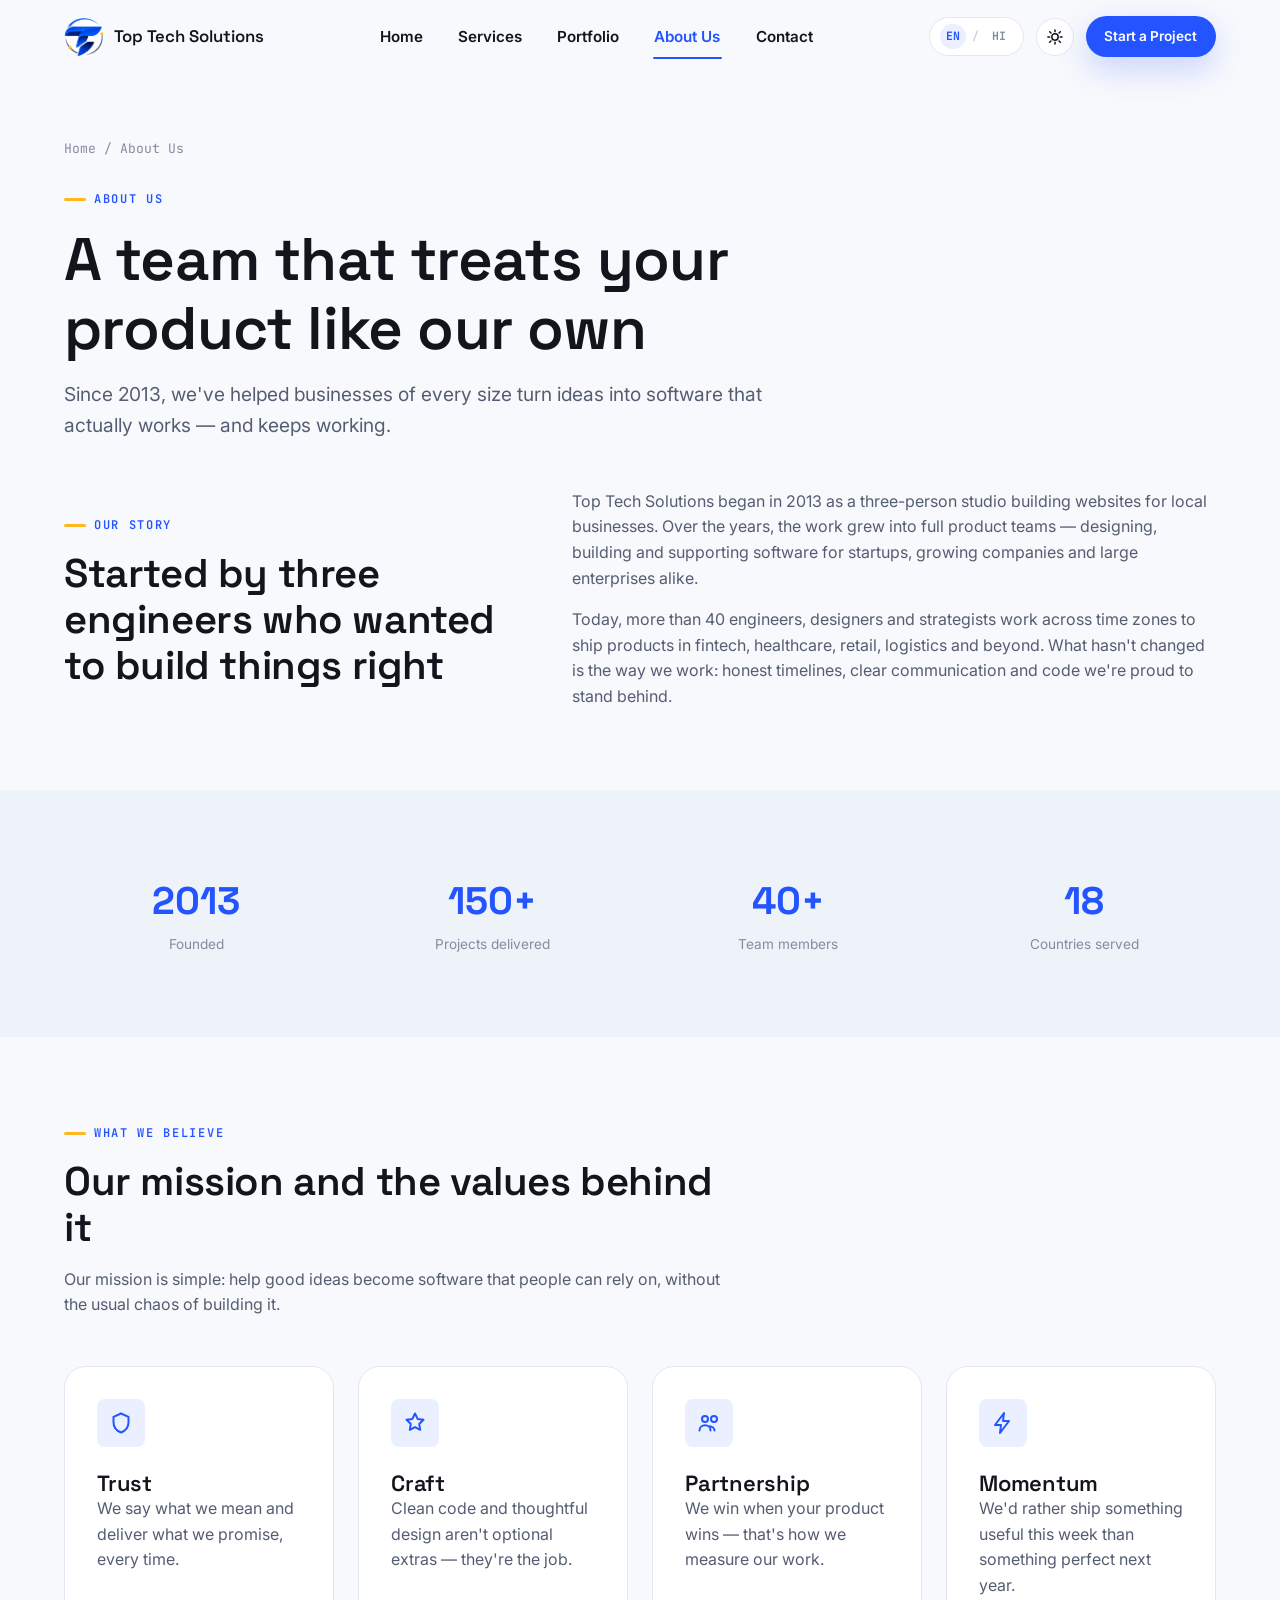
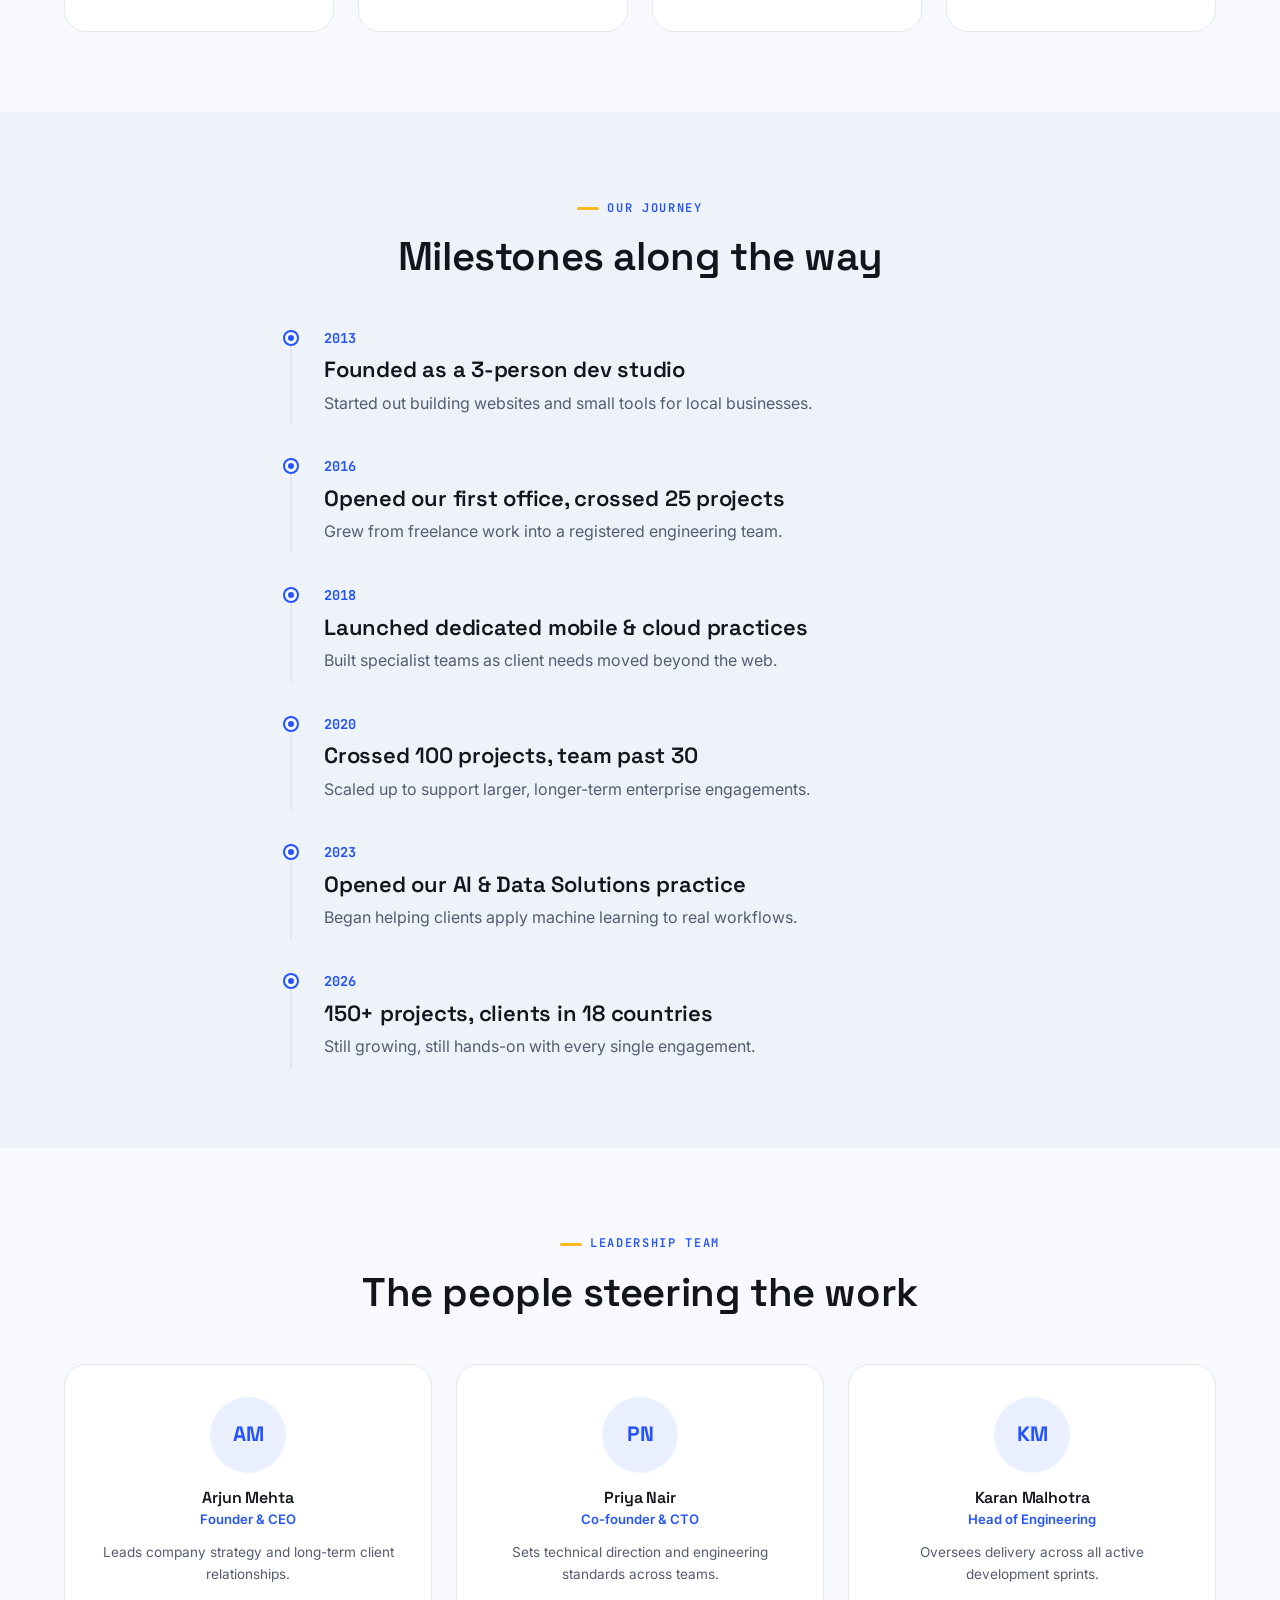
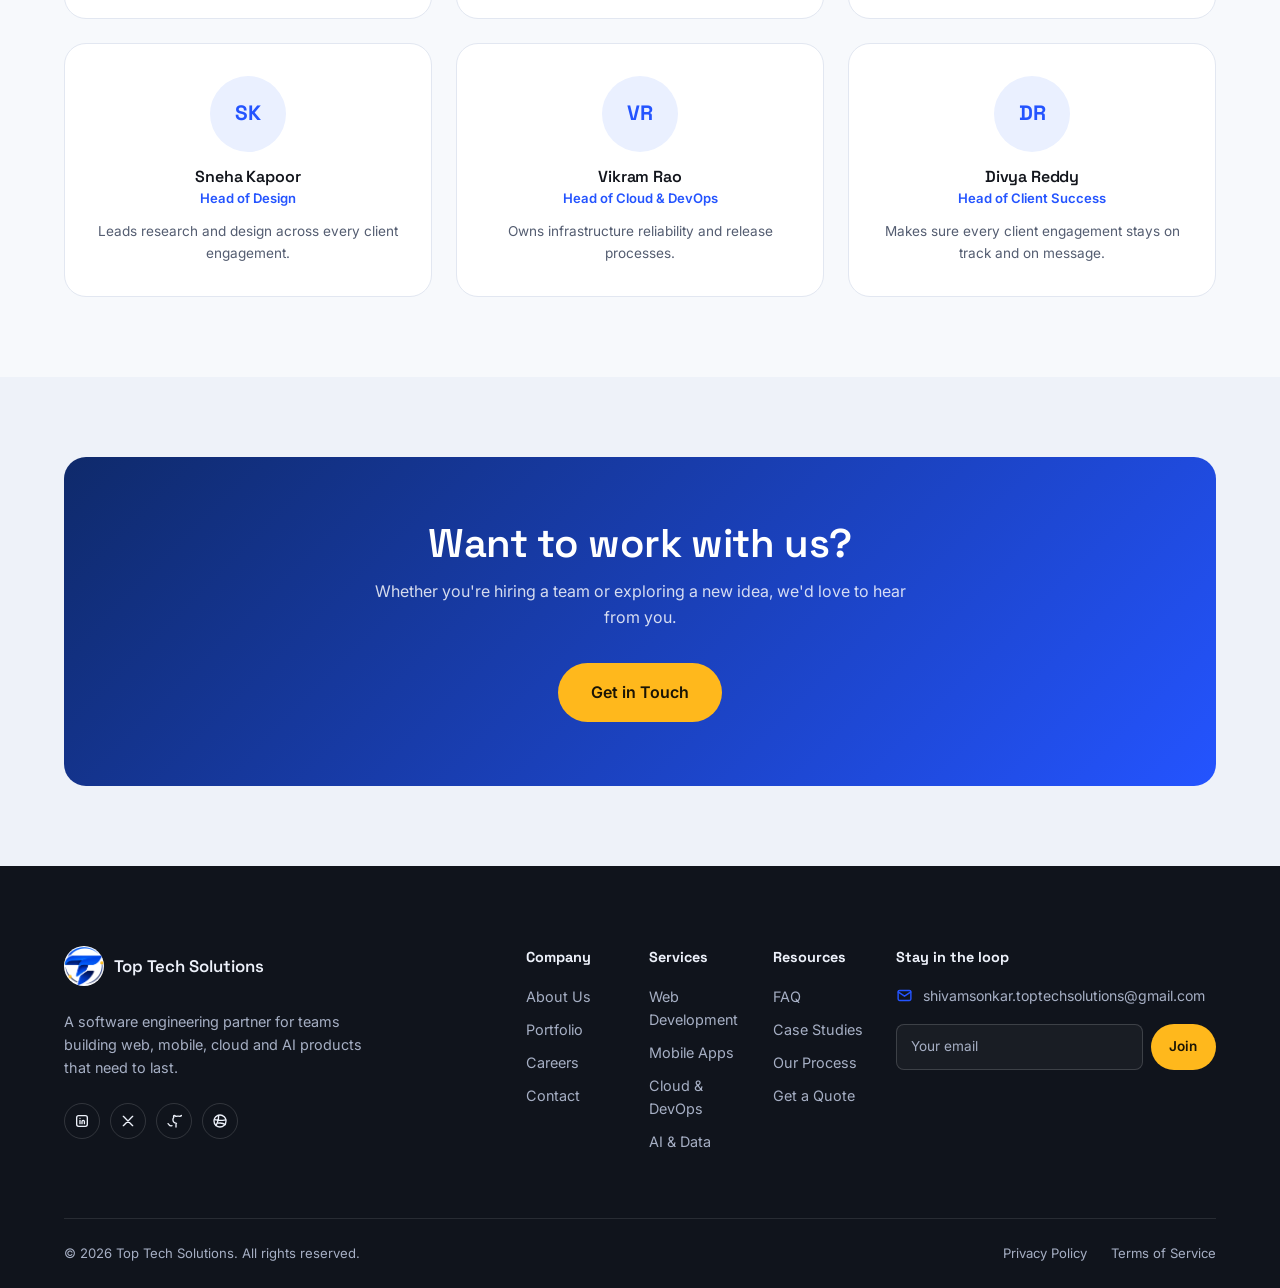
==== commit 63db3c45: "Email ID updated" ====
--- a/about.html
+++ b/about.html
@@ -291,7 +291,7 @@
           <div class="footer-col-title" data-en="Stay in the loop" data-hi="जुड़े रहें">Stay in the loop</div>
           <div class="footer-contact-item">
             <svg viewBox="0 0 24 24" fill="none" stroke="currentColor" stroke-width="2" stroke-linecap="round" stroke-linejoin="round"><rect x="3" y="5" width="18" height="14" rx="2"></rect><path d="M3 7l9 6 9-6"></path></svg>
-            <span>contact.toptechsolutions@gmail.com</span>
+            <span>shivamsonkar.toptechsolutions@gmail.com</span>
           </div>
           <form class="newsletter-form">
             <label class="sr-only" for="footerEmail" data-en="Email address" data-hi="ईमेल पता">Email address</label>
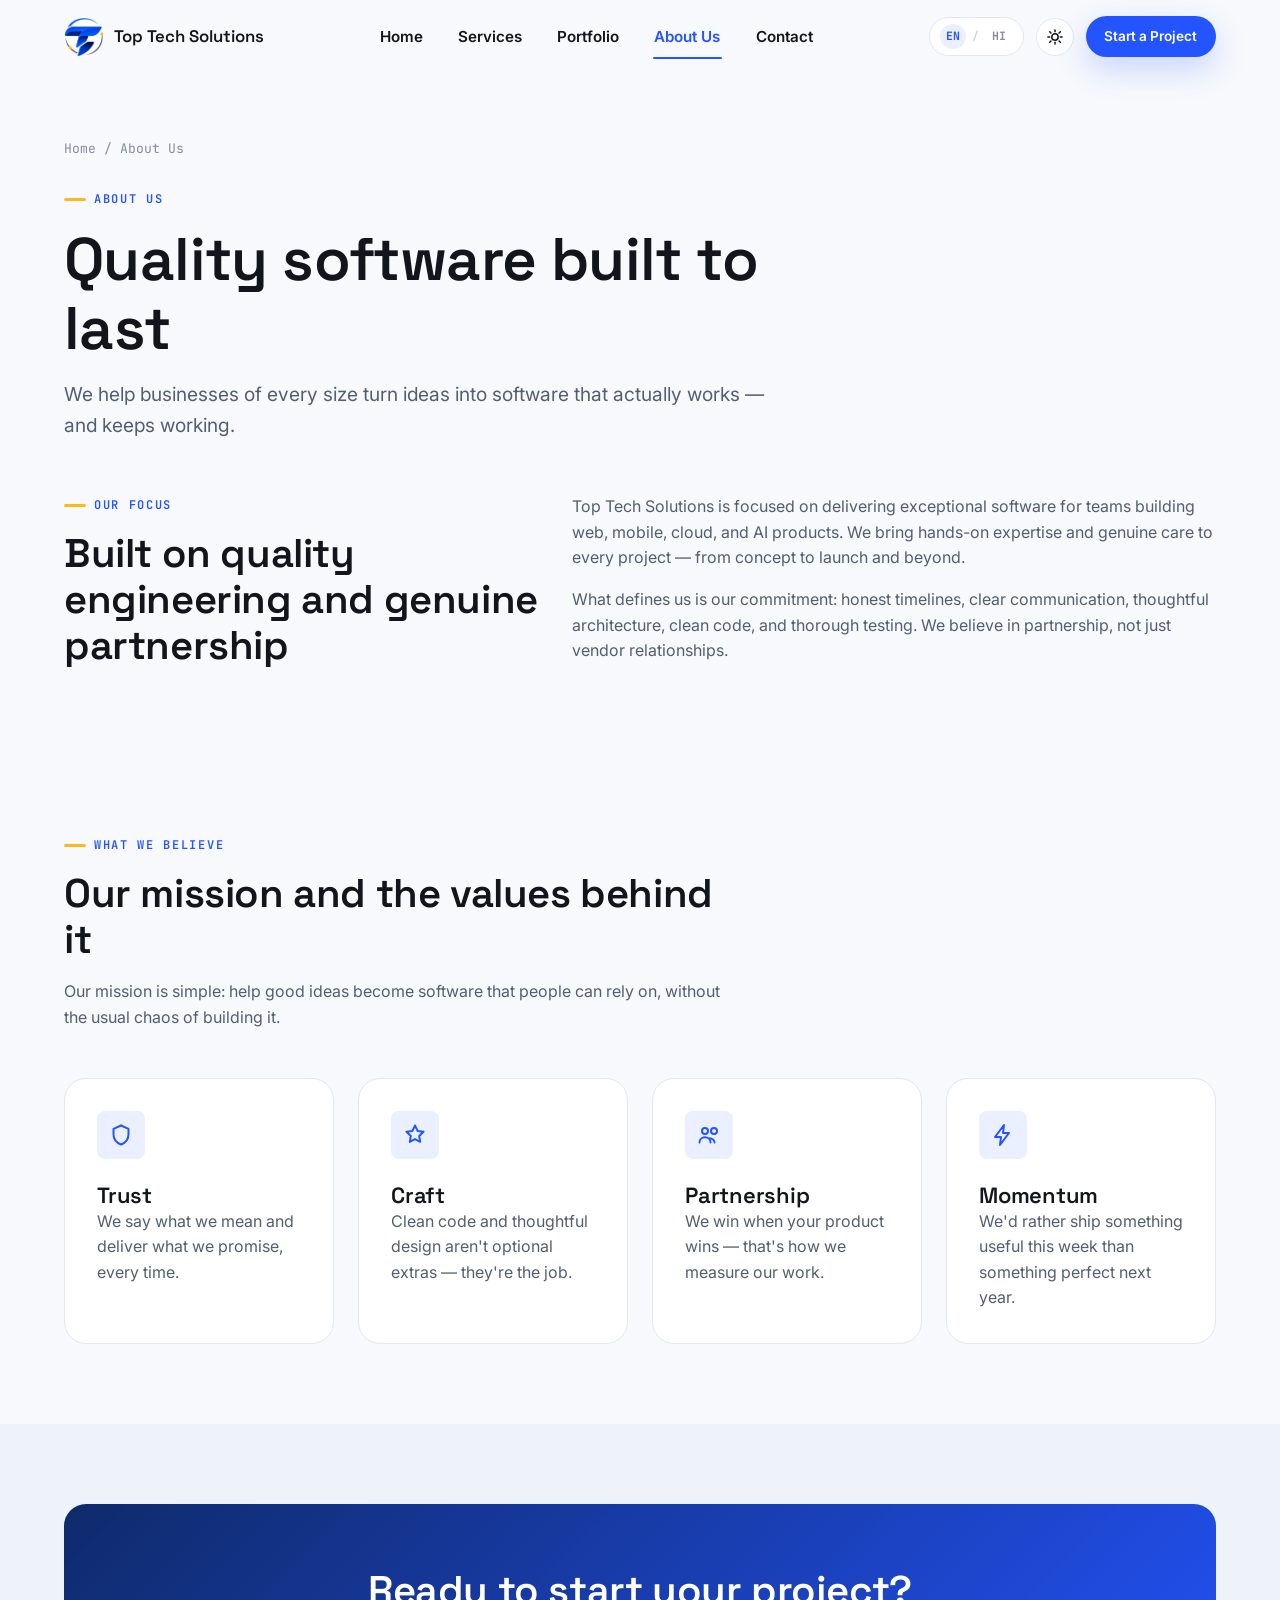
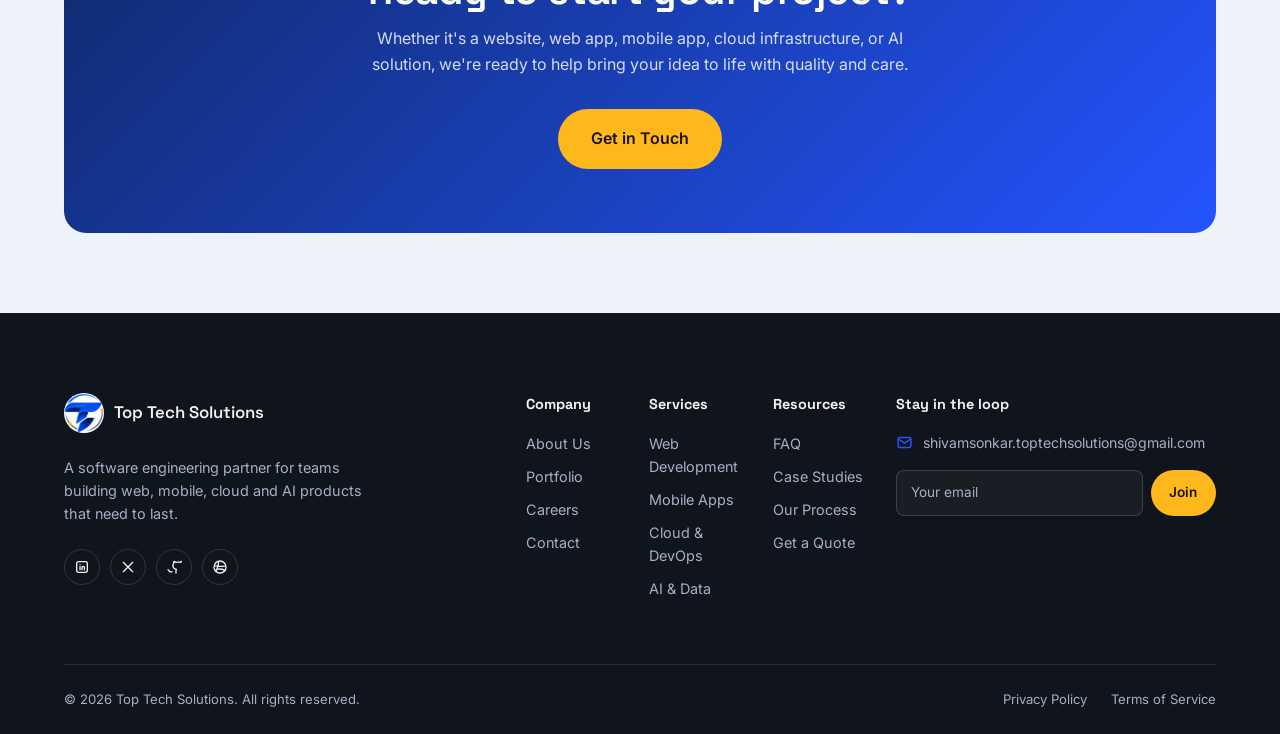
==== commit 6a431bbd: "About Us page updated" ====
--- a/about.html
+++ b/about.html
@@ -76,8 +76,8 @@
         <span data-en="About Us" data-hi="हमारे बारे में">About Us</span>
       </div>
       <span class="eyebrow reveal" data-en="About Us" data-hi="हमारे बारे में">About Us</span>
-      <h1 class="reveal" data-en="A team that treats your product like our own" data-hi="एक टीम जो आपके प्रोडक्ट को अपना समझकर काम करती है">A team that treats your product like our own</h1>
-      <p class="lead reveal" data-en="Since 2013, we've helped businesses of every size turn ideas into software that actually works — and keeps working." data-hi="2013 से हम हर आकार की कंपनियों को उनके आइडिया को ऐसे सॉफ्टवेयर में बदलने में मदद कर रहे हैं, जो सच में काम करे — और आगे भी काम करता रहे।">Since 2013, we've helped businesses of every size turn ideas into software that actually works — and keeps working.</p>
+      <h1 class="reveal" data-en="Quality software built to last" data-hi="गुणवत्तापूर्ण सॉफ्टवेयर जो लंबे समय तक चले">Quality software built to last</h1>
+      <p class="lead reveal" data-en="We help businesses of every size turn ideas into software that actually works — and keeps working." data-hi="हम हर आकार की कंपनियों को उनके आइडिया को ऐसे सॉफ्टवेयर में बदलने में मदद करते हैं, जो सच में काम करे — और आगे भी काम करता रहे।">We help businesses of every size turn ideas into software that actually works — and keeps working.</p>
     </div>
   </section>
 
@@ -85,17 +85,17 @@
   <section class="section" style="padding-top:0">
     <div class="container why-grid">
       <div class="reveal">
-        <span class="eyebrow" data-en="Our Story" data-hi="हमारी कहानी">Our Story</span>
-        <h2 data-en="Started by three engineers who wanted to build things right" data-hi="तीन इंजीनियरों की शुरुआत, जो चीज़ें सही तरीके से बनाना चाहते थे">Started by three engineers who wanted to build things right</h2>
+        <span class="eyebrow" data-en="Our Focus" data-hi="हमारा ध्यान">Our Focus</span>
+        <h2 data-en="Built on quality engineering and genuine partnership" data-hi="गुणवत्तापूर्ण इंजीनियरिंग और सच्ची साझेदारी पर आधारित">Built on quality engineering and genuine partnership</h2>
       </div>
       <div class="reveal">
-        <p data-en="Top Tech Solutions began in 2013 as a three-person studio building websites for local businesses. Over the years, the work grew into full product teams — designing, building and supporting software for startups, growing companies and large enterprises alike." data-hi="Top Tech Solutions की शुरुआत 2013 में तीन लोगों की एक छोटी टीम से हुई, जो लोकल बिज़नेस के लिए वेबसाइट बनाती थी। धीरे-धीरे यह काम पूरी प्रोडक्ट टीमों में बदल गया — जो स्टार्टअप्स, बढ़ती कंपनियों और बड़ी एंटरप्राइज़ के लिए सॉफ्टवेयर डिज़ाइन, तैयार और मेंटेन करती हैं।">Top Tech Solutions began in 2013 as a three-person studio building websites for local businesses. Over the years, the work grew into full product teams — designing, building and supporting software for startups, growing companies and large enterprises alike.</p>
-        <p style="margin-top:16px" data-en="Today, more than 40 engineers, designers and strategists work across time zones to ship products in fintech, healthcare, retail, logistics and beyond. What hasn't changed is the way we work: honest timelines, clear communication and code we're proud to stand behind." data-hi="आज, 40 से ज़्यादा इंजीनियर, डिज़ाइनर और स्ट्रैटेजिस्ट अलग-अलग टाइम ज़ोन में मिलकर फिनटेक, हेल्थकेयर, रिटेल, लॉजिस्टिक्स और कई और क्षेत्रों में प्रोडक्ट बनाते हैं। जो नहीं बदला, वो है हमारा काम करने का तरीका — सही टाइमलाइन, साफ बातचीत, और ऐसा कोड जिस पर हमें भरोसा हो।">Today, more than 40 engineers, designers and strategists work across time zones to ship products in fintech, healthcare, retail, logistics and beyond. What hasn't changed is the way we work: honest timelines, clear communication and code we're proud to stand behind.</p>
-      </div>
-    </div>
-  </section>
-
-  <!-- STATS -->
+        <p data-en="Top Tech Solutions is focused on delivering exceptional software for teams building web, mobile, cloud, and AI products. We bring hands-on expertise and genuine care to every project — from concept to launch and beyond." data-hi="Top Tech Solutions वेब, मोबाइल, क्लाउड और AI प्रोडक्ट्स बनाने वाली टीमों के लिए असाधारण सॉफ्टवेयर प्रदान करने पर ध्यान केंद्रित है। हम हर परियोजना में हाथों-हाथ विशेषज्ञता और सच्ची देखभाल लाते हैं।">Top Tech Solutions is focused on delivering exceptional software for teams building web, mobile, cloud, and AI products. We bring hands-on expertise and genuine care to every project — from concept to launch and beyond.</p>
+        <p style="margin-top:16px" data-en="What defines us is our commitment: honest timelines, clear communication, thoughtful architecture, clean code, and thorough testing. We believe in partnership, not just vendor relationships." data-hi="जो हमें परिभाषित करता है वह है हमारी प्रतिबद्धता: सच्ची टाइमलाइन, साफ बातचीत, सोच-समझकर बना आर्किटेक्चर, साफ कोड, और गहन परीक्षण। हम साझेदारी में विश्वास करते हैं।">What defines us is our commitment: honest timelines, clear communication, thoughtful architecture, clean code, and thorough testing. We believe in partnership, not just vendor relationships.</p>
+      </div>
+    </div>
+  </section>
+
+  <!-- STATS (Commented out)
   <section class="section section-alt">
     <div class="container">
       <div class="stat-strip reveal">
@@ -106,6 +106,7 @@
       </div>
     </div>
   </section>
+  -->
 
   <!-- MISSION / VALUES -->
   <section class="section">
@@ -140,7 +141,7 @@
     </div>
   </section>
 
-  <!-- TIMELINE -->
+  <!-- TIMELINE (Commented out)
   <section class="section section-alt">
     <div class="container">
       <div class="section-head center reveal">
@@ -181,8 +182,9 @@
       </div>
     </div>
   </section>
-
-  <!-- TEAM -->
+  -->
+
+  <!-- TEAM (Commented out)
   <section class="section">
     <div class="container">
       <div class="section-head center reveal">
@@ -229,12 +231,13 @@
       </div>
     </div>
   </section>
+  -->
 
   <section class="section section-alt">
     <div class="container">
       <div class="cta-banner reveal">
-        <h2 data-en="Want to work with us?" data-hi="हमारे साथ काम करना चाहते हैं?">Want to work with us?</h2>
-        <p data-en="Whether you're hiring a team or exploring a new idea, we'd love to hear from you." data-hi="चाहे आपको टीम चाहिए या कोई नया आइडिया आज़माना हो, हमें आपसे सुनकर खुशी होगी।">Whether you're hiring a team or exploring a new idea, we'd love to hear from you.</p>
+        <h2 data-en="Ready to start your project?" data-hi="अपने प्रोजेक्ट को शुरू करने के लिए तैयार?">Ready to start your project?</h2>
+        <p data-en="Whether it's a website, web app, mobile app, cloud infrastructure, or AI solution, we're ready to help bring your idea to life with quality and care." data-hi="चाहे वेबसाइट हो, वेब ऐप हो, मोबाइल ऐप हो, क्लाउड इंफ्रास्ट्रक्चर हो, या AI समाधान हो, हम आपके विचार को गुणवत्ता और देखभाल के साथ वास्तविकता में बदलने के लिए तैयार हैं।">Whether it's a website, web app, mobile app, cloud infrastructure, or AI solution, we're ready to help bring your idea to life with quality and care.</p>
         <div class="cta-actions">
           <a href="contact.html" class="btn btn-primary btn-lg" data-en="Get in Touch" data-hi="संपर्क करें">Get in Touch</a>
         </div>
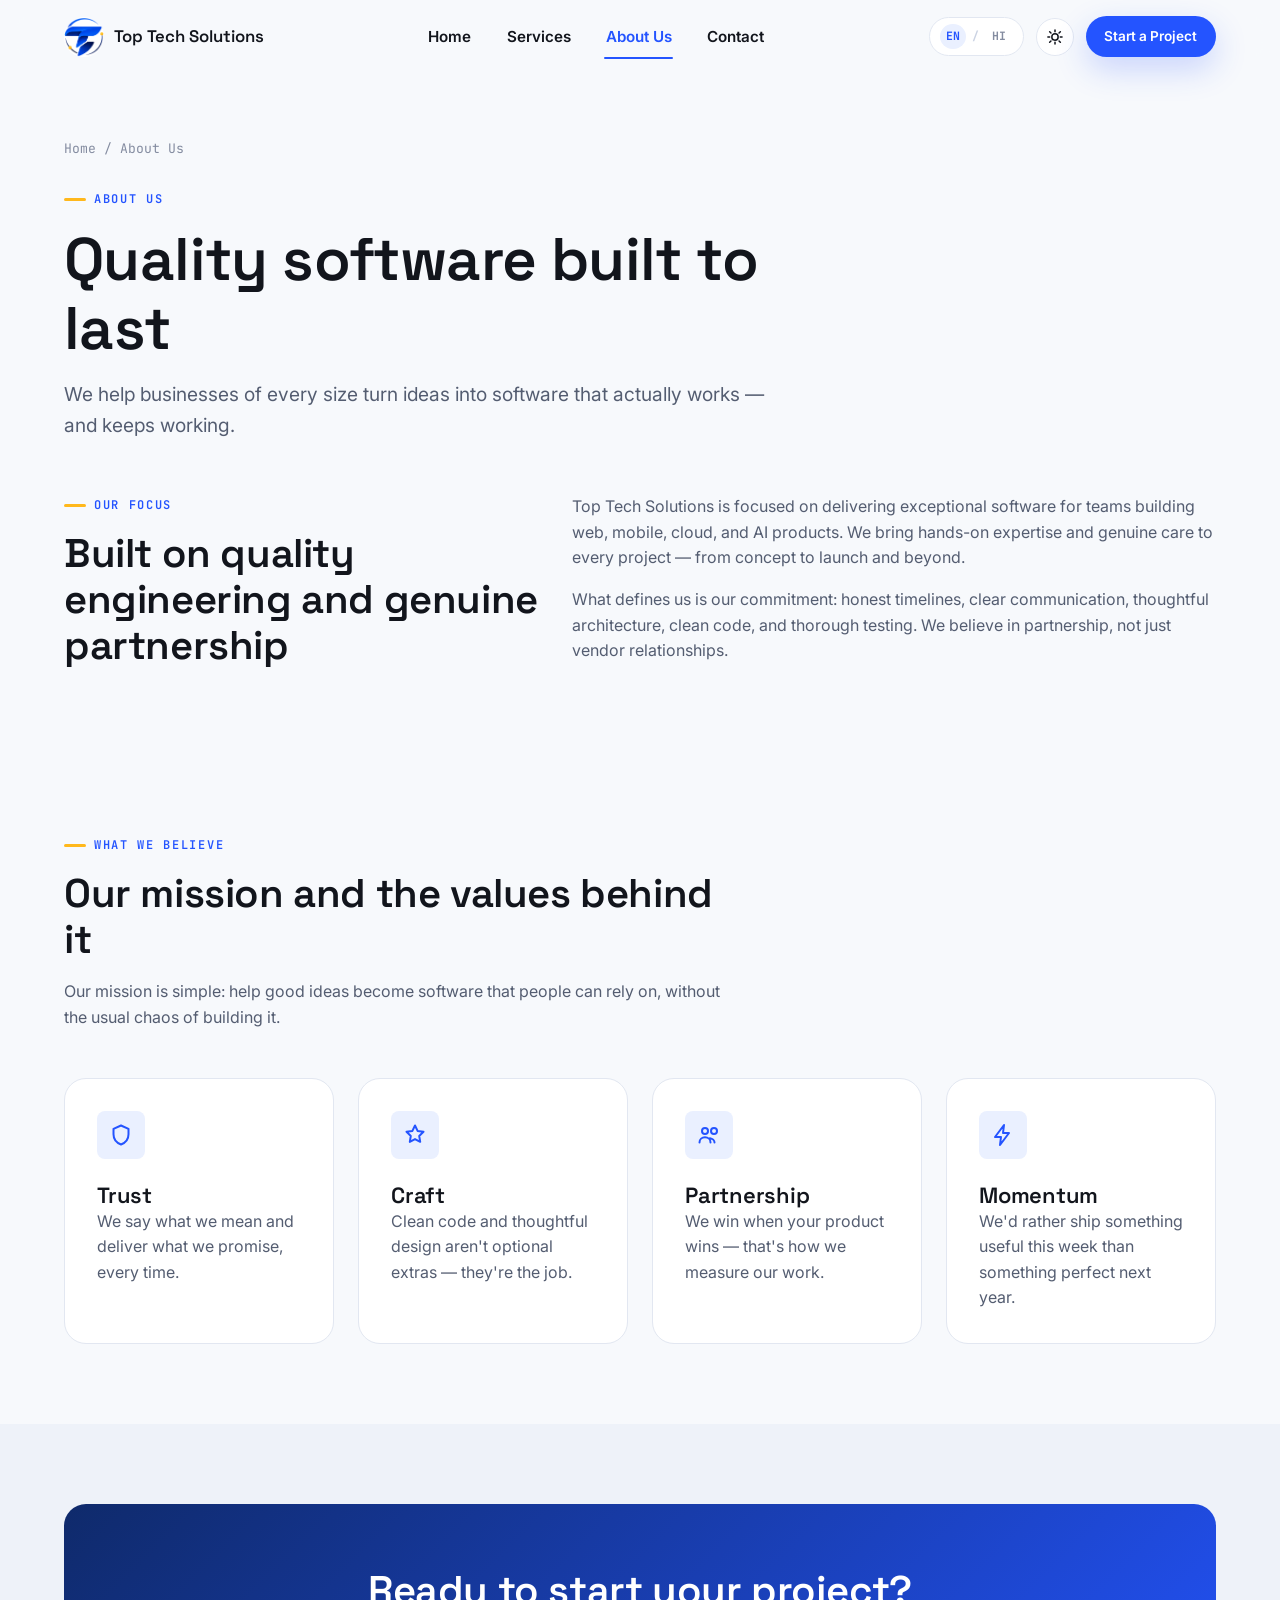
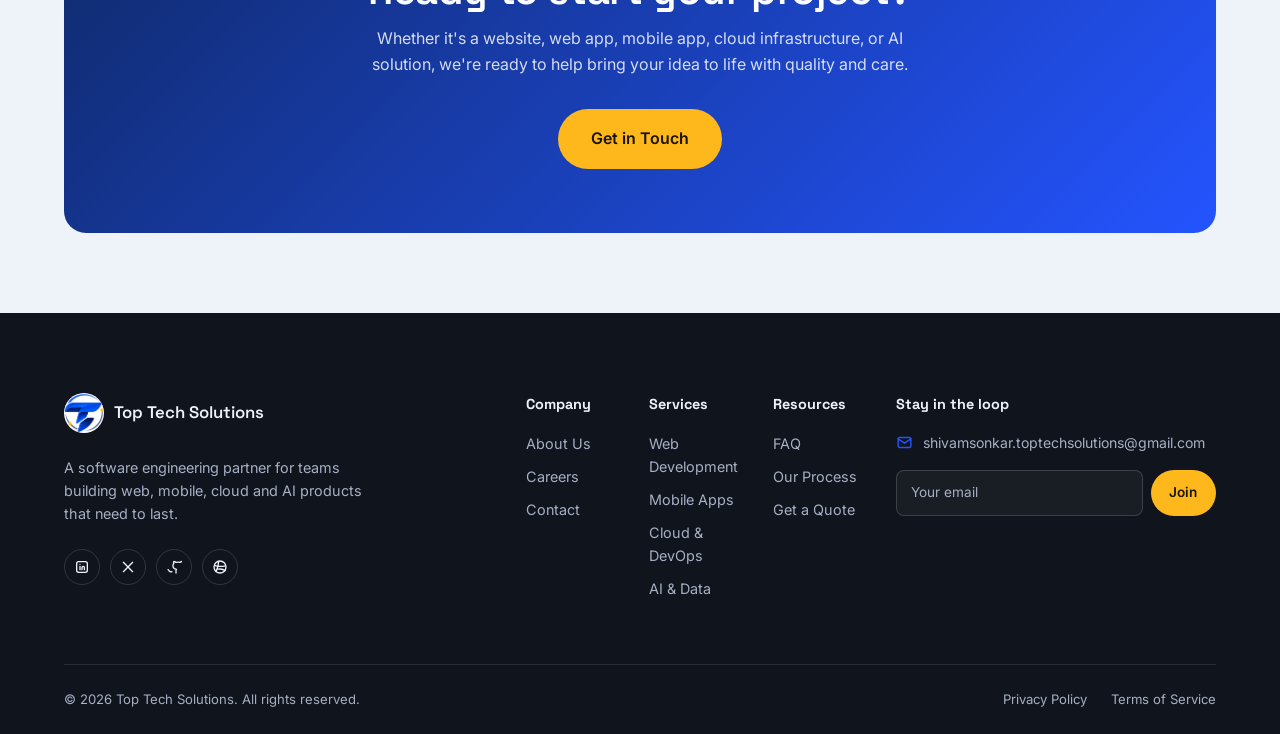
==== commit 61ee3d3f: "Service page updated." ====
--- a/about.html
+++ b/about.html
@@ -30,7 +30,7 @@
       <ul class="nav-list">
         <li><a href="index.html" class="nav-link" data-en="Home" data-hi="होम">Home</a></li>
         <li><a href="services.html" class="nav-link" data-en="Services" data-hi="सर्विसेज़">Services</a></li>
-        <li><a href="portfolio.html" class="nav-link" data-en="Portfolio" data-hi="पोर्टफोलियो">Portfolio</a></li>
+        <!-- <li><a href="portfolio.html" class="nav-link" data-en="Portfolio" data-hi="पोर्टफोलियो">Portfolio</a></li> -->
         <li><a href="about.html" class="nav-link active" data-en="About Us" data-hi="हमारे बारे में">About Us</a></li>
         <li><a href="contact.html" class="nav-link" data-en="Contact" data-hi="संपर्क करें">Contact</a></li>
       </ul>
@@ -267,7 +267,7 @@
           <div class="footer-col-title" data-en="Company" data-hi="कंपनी">Company</div>
           <div class="footer-links">
             <a href="about.html" data-en="About Us" data-hi="हमारे बारे में">About Us</a>
-            <a href="portfolio.html" data-en="Portfolio" data-hi="पोर्टफोलियो">Portfolio</a>
+            <!-- <a href="portfolio.html" data-en="Portfolio" data-hi="पोर्टफोलियो">Portfolio</a> -->
             <a href="contact.html" data-en="Careers" data-hi="करियर">Careers</a>
             <a href="contact.html" data-en="Contact" data-hi="संपर्क करें">Contact</a>
           </div>
@@ -285,7 +285,7 @@
           <div class="footer-col-title" data-en="Resources" data-hi="संसाधन">Resources</div>
           <div class="footer-links">
             <a href="index.html#faq" data-en="FAQ" data-hi="सवाल-जवाब">FAQ</a>
-            <a href="portfolio.html" data-en="Case Studies" data-hi="केस स्टडी">Case Studies</a>
+            <!-- <a href="portfolio.html" data-en="Case Studies" data-hi="केस स्टडी">Case Studies</a> -->
             <a href="index.html#process" data-en="Our Process" data-hi="हमारा तरीका">Our Process</a>
             <a href="contact.html" data-en="Get a Quote" data-hi="कोटेशन लें">Get a Quote</a>
           </div>
